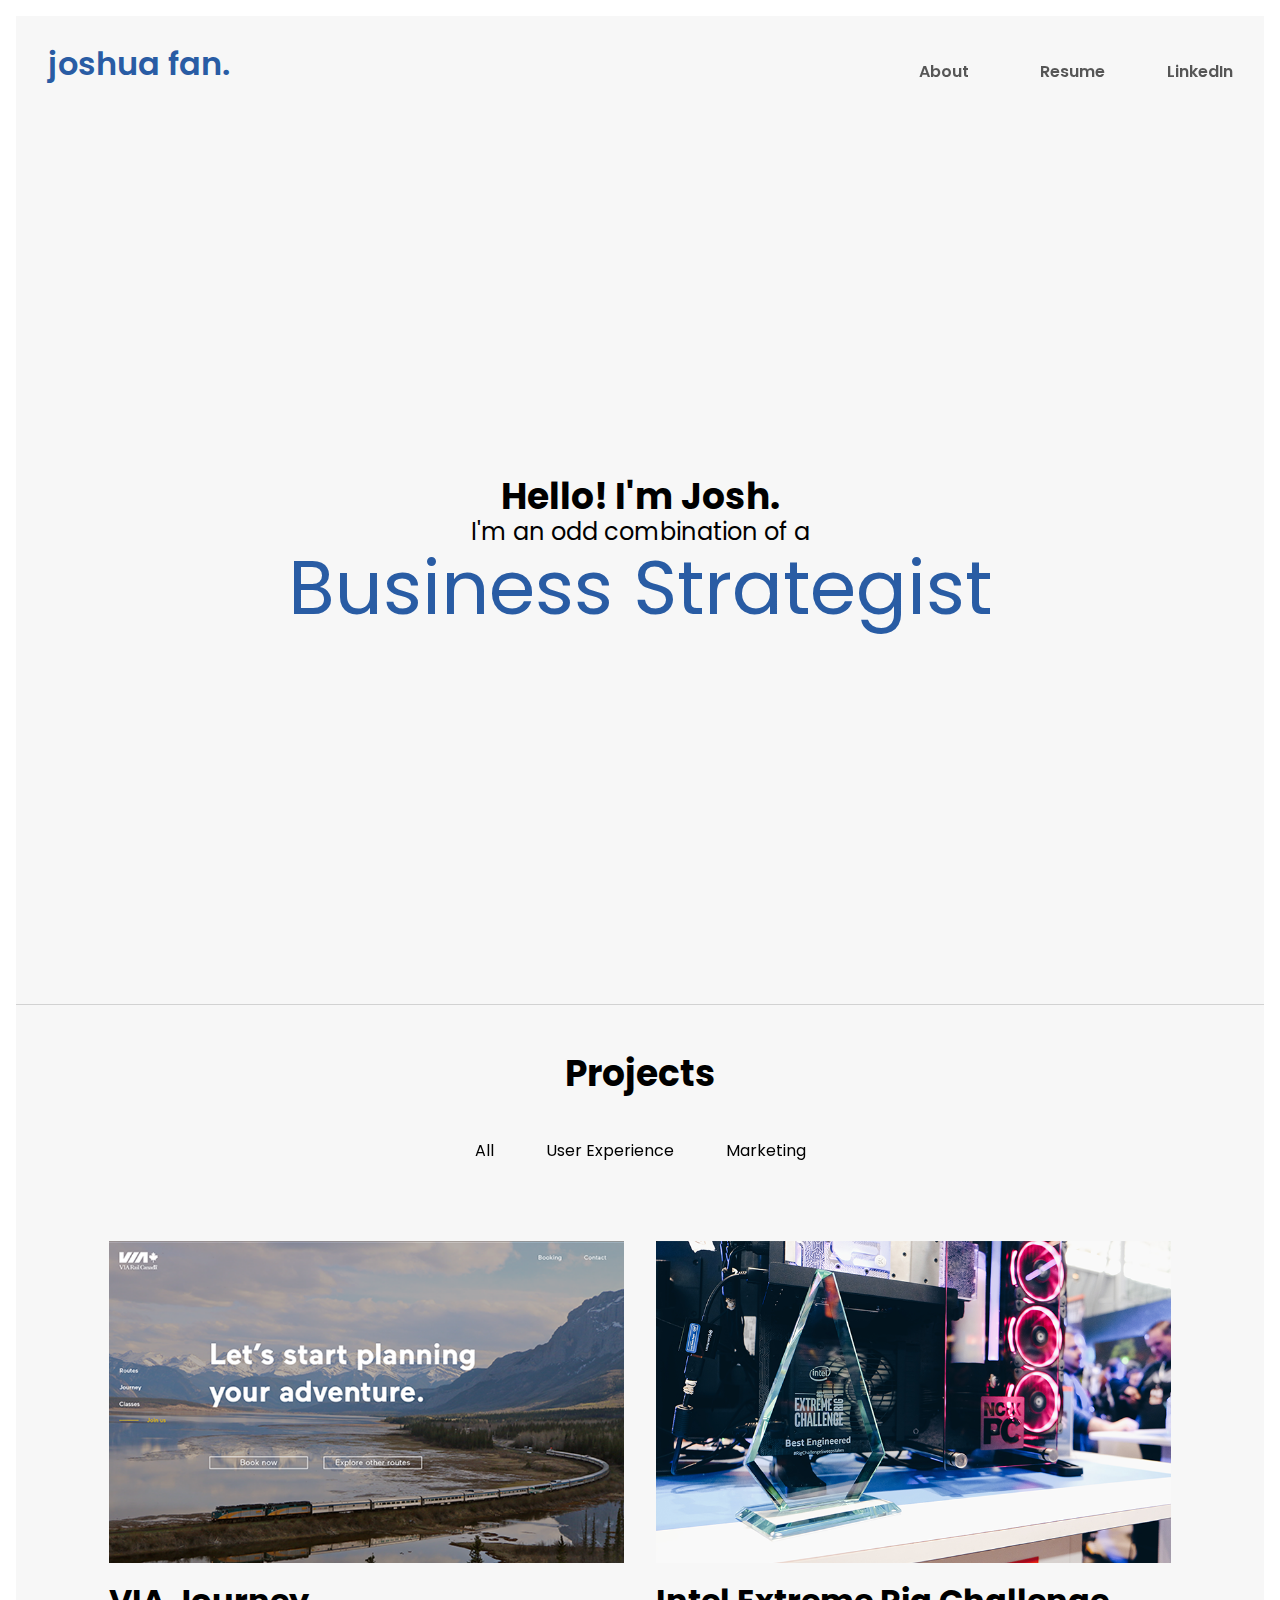
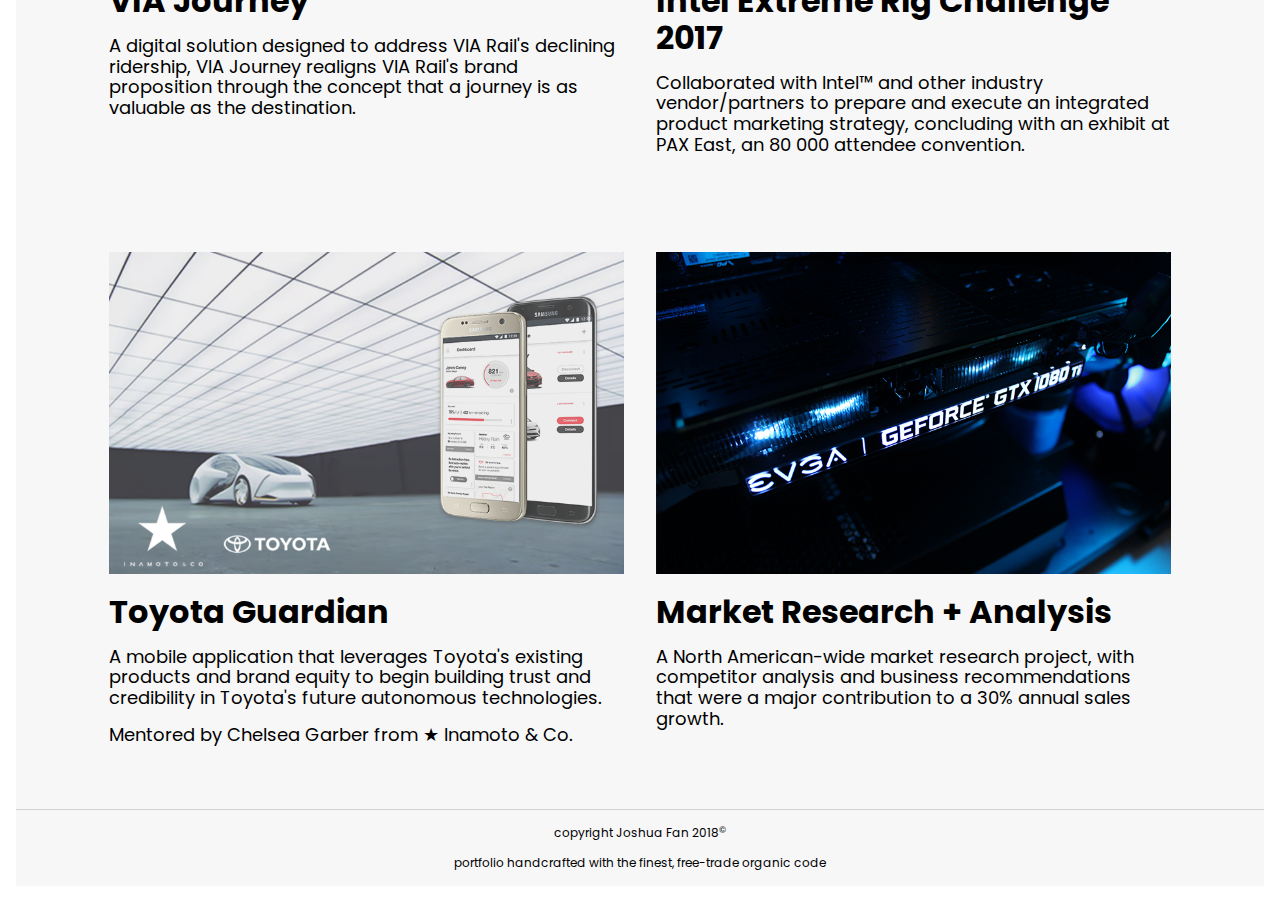
==== pub_html/index.html @ 3c8d08a9 "interaction overhaul" ====
<!DOCTYPE html>
<html lang="en">
  <head>
    <meta charset="utf-8">
    <meta http-equiv="x-ua-compatible" content="ie=edge">
    <meta name="viewport" content="width=device-width, initial-scale=1.0">
    <link href="https://fonts.googleapis.com/css?family=Poppins" rel="stylesheet">
    <link rel="stylesheet" type="text/css" href="css/normalize.css">
    <link rel="stylesheet" type="text/css" href="css/main.css">
    <title>JF - UX/Business Strategist</title>
  </head>
  <body>
    <header>
      <nav class="navbar"><a href="index.html" id="logo">joshua fan.</a><a class="toggle-button"><img class="menu" src="images/icons/menu.png"></a>
        <ul class="navbar-links">
          <li><a class="hvr-underline-from-left " href="#">About</a></li>
          <li> <a class="hvr-underline-from-left " href="#">Resume</a></li>
          <li><a class="hvr-underline-from-left " href="#">LinkedIn</a></li>
        </ul>
      </nav>
    </header>
    <section class="banner">
      <div class="banner-text">
        <h3>Hello! I'm Josh.</h3>
        <p>I'm an odd combination of a</p>
        <div class="glitch" id="glitch-business" data-text="UX&nbsp;Designer">UX&nbsp;Designer</div>
        <div class="glitch" id="glitch-ux" data-text="Business&nbsp;Strategist">Business&nbsp;Strategist</div>
      </div>
    </section>
    <section class="projects-filter">
      <h3>Projects</h3>
      <div class="button-container">
        <button class="filter-button hvr-underline-from-left" type="button" data-filter="all">All</button>
        <button class="filter-button hvr-underline-from-left" type="button" data-filter=".cat-ux">User Experience</button>
        <button class="filter-button hvr-underline-from-left" type="button" data-filter=".cat-mark">Marketing</button>
      </div>
    </section>
    <section class="projects">
      <div class="mix cat-ux projects-container"><a class="hvr-bob" href="via.html"><img src="images/gallery/via.png" alt=""></a>
        <h3>VIA Journey</h3>
        <p>A digital solution designed to address VIA Rail's declining ridership, VIA Journey realigns VIA Rail's brand proposition through the concept that a journey is as valuable as the destination. </p>
      </div>
      <div class="mix cat-mark projects-container"><a class="hvr-bob" href="#"><img src="images/gallery/intel-extreme-rig.png" alt=""></a>
        <h3>Intel Extreme Rig Challenge 2017</h3>
        <p>Collaborated with Intel™ and other industry vendor/partners to prepare and execute an integrated product marketing strategy, concluding with an exhibit at PAX East, an 80 000 attendee convention. </p>
      </div>
      <div class="mix cat-ux projects-container"><a class="hvr-bob" href="#"><img src="images/gallery/toyota-guardian.png" alt=""></a>
        <h3>Toyota Guardian</h3>
        <p>A mobile application that leverages Toyota's existing products and brand equity to begin building trust and credibility in Toyota's future autonomous technologies.</p>
        <p>Mentored by Chelsea Garber from ★ Inamoto &amp; Co.</p>
      </div>
      <div class="mix cat-mark projects-container"><a class="hvr-bob" href="#"><img src="images/gallery/market-research.png" alt=""></a>
        <h3>Market Research + Analysis</h3>
        <p>A North American-wide market research project, with competitor analysis and business recommendations that were a major contribution to a 30% annual sales growth.</p>
      </div>
    </section>
    <section class="footer">
      <p>copyright Joshua Fan 2018<sup>©</sup></p>
      <p>portfolio handcrafted with the finest, free-trade organic code</p>
    </section>
    <script src="js/jquery-3.3.1.js"></script>
    <script src="js/mixitup.min.js"></script>
    <script src="js/main.js"></script>
    <script src="js/mixit_trigger.js"></script>
  </body>
</html>
---- pub_html/css/main.css ----
* {
  margin: 0;
  padding: 0;
  outline: none; }

body {
  font-family: Poppins, Roboto, sans-serif;
  background-color: #f7f7f7;
  border: 1rem solid white; }

h1 {
  font-size: 75px; }

h2 {
  font-size: 48px; }

h3 {
  font-size: 36px; }

h4 {
  font-size: 30px; }

p {
  font-size: 24px; }

.navbar,
.navbar-links {
  background: transparent;
  margin-top: 0.5rem;
  width: 100%;
  height: 5rem;
  display: -webkit-box;
  display: -ms-flexbox;
  display: flex;
  -ms-flex-pack: distribute;
  justify-content: space-around;
  z-index: 10; }

.navbar-links {
  height: inherit;
  list-style: none;
  -webkit-box-pack: end;
  -ms-flex-pack: end;
  justify-content: flex-end; }

#logo {
  -ms-flex-preferred-size: 90rem;
  flex-basis: 90rem;
  -ms-flex-negative: 1;
  flex-shrink: 1;
  text-decoration: none;
  color: #295ca4;
  font-weight: 600;
  font-size: 2rem;
  -ms-flex-item-align: center;
  align-self: center;
  padding-left: 2rem; }

.menu {
  max-width: 2rem;
  max-height: 2rem; }

.navbar-links li {
  -ms-flex-preferred-size: 8rem;
  flex-basis: 8rem;
  -ms-flex-item-align: center;
  align-self: center;
  text-align: center;
  -ms-flex-negative: 0;
  flex-shrink: 0; }

.navbar-links a {
  text-decoration: none;
  color: rgba(0, 0, 0, 0.65);
  font-weight: 600;
  padding: 0.5rem; }

.navbar-links li:hover {
  text-decoration: underline; }

/* Underline From Left */
.hvr-underline-from-left {
  display: inline-block;
  vertical-align: middle;
  -webkit-transform: perspective(1px) translateZ(0);
  transform: perspective(1px) translateZ(0);
  -webkit-box-shadow: 0 0 1px transparent;
  box-shadow: 0 0 1px transparent;
  position: relative;
  overflow: hidden; }

.hvr-underline-from-left:before {
  content: "";
  position: absolute;
  z-index: -1;
  left: 0;
  right: 100%;
  bottom: 0;
  background: #295ca4;
  height: 4px;
  -webkit-transition-property: right;
  -o-transition-property: right;
  transition-property: right;
  -webkit-transition-duration: 0.3s;
  -o-transition-duration: 0.3s;
  transition-duration: 0.3s;
  -webkit-transition-timing-function: ease-out;
  -o-transition-timing-function: ease-out;
  transition-timing-function: ease-out; }

.hvr-underline-from-left:hover:before, .hvr-underline-from-left:focus:before, .hvr-underline-from-left:active:before {
  right: 0; }

.banner {
  display: -webkit-box;
  display: -ms-flexbox;
  display: flex;
  -webkit-box-orient: vertical;
  -webkit-box-direction: normal;
  -ms-flex-direction: column;
  flex-direction: column;
  -webkit-box-pack: center;
  -ms-flex-pack: center;
  justify-content: center;
  height: 100vh;
  border-bottom: 1px solid rgba(0, 0, 0, 0.15); }

#via_hero {
  background-image: url(../images/via_journey/via-poster.jpg);
  z-index: -99;
  border-bottom: none; }

.banner-text {
  display: -webkit-box;
  display: -ms-flexbox;
  display: flex;
  -webkit-box-orient: vertical;
  -webkit-box-direction: normal;
  -ms-flex-direction: column;
  flex-direction: column;
  -webkit-box-pack: center;
  -ms-flex-pack: center;
  justify-content: center;
  text-align: center;
  -webkit-box-align: center;
  -ms-flex-align: center;
  align-items: center; }

.toggle-button {
  display: none; }

.glitch {
  color: #295ca4;
  font-size: 75px;
  position: relative; }

#glitch-business {
  display: none; }

@-webkit-keyframes noise-anim {
  0% {
    clip: rect(43px, 9999px, 85px, 0); }
  8.33333% {
    clip: rect(68px, 9999px, 43px, 0); }
  16.66667% {
    clip: rect(18px, 9999px, 17px, 0); }
  25% {
    clip: rect(13px, 9999px, 20px, 0); }
  33.33333% {
    clip: rect(96px, 9999px, 95px, 0); }
  41.66667% {
    clip: rect(1px, 9999px, 87px, 0); }
  50% {
    clip: rect(99px, 9999px, 21px, 0); }
  58.33333% {
    clip: rect(9px, 9999px, 29px, 0); }
  66.66667% {
    clip: rect(20px, 9999px, 5px, 0); }
  75% {
    clip: rect(16px, 9999px, 97px, 0); }
  83.33333% {
    clip: rect(17px, 9999px, 53px, 0); }
  91.66667% {
    clip: rect(22px, 9999px, 76px, 0); }
  100% {
    clip: rect(28px, 9999px, 90px, 0); } }

@keyframes noise-anim {
  0% {
    clip: rect(43px, 9999px, 85px, 0); }
  8.33333% {
    clip: rect(68px, 9999px, 43px, 0); }
  16.66667% {
    clip: rect(18px, 9999px, 17px, 0); }
  25% {
    clip: rect(13px, 9999px, 20px, 0); }
  33.33333% {
    clip: rect(96px, 9999px, 95px, 0); }
  41.66667% {
    clip: rect(1px, 9999px, 87px, 0); }
  50% {
    clip: rect(99px, 9999px, 21px, 0); }
  58.33333% {
    clip: rect(9px, 9999px, 29px, 0); }
  66.66667% {
    clip: rect(20px, 9999px, 5px, 0); }
  75% {
    clip: rect(16px, 9999px, 97px, 0); }
  83.33333% {
    clip: rect(17px, 9999px, 53px, 0); }
  91.66667% {
    clip: rect(22px, 9999px, 76px, 0); }
  100% {
    clip: rect(28px, 9999px, 90px, 0); } }

.glitch:after {
  content: attr(data-text);
  position: absolute;
  left: 2px;
  text-shadow: -1px 0 red;
  top: 0;
  color: #295ca4;
  background: white;
  overflow: hidden;
  clip: rect(0, 900px, 0, 0);
  animation: noise-anim 2s infinite linear alternate-reverse; }

@-webkit-keyframes noise-anim-2 {
  0% {
    clip: rect(64px, 9999px, 2px, 0); }
  8.33333% {
    clip: rect(88px, 9999px, 21px, 0); }
  16.66667% {
    clip: rect(43px, 9999px, 89px, 0); }
  25% {
    clip: rect(1px, 9999px, 46px, 0); }
  33.33333% {
    clip: rect(22px, 9999px, 91px, 0); }
  41.66667% {
    clip: rect(66px, 9999px, 2px, 0); }
  50% {
    clip: rect(50px, 9999px, 50px, 0); }
  58.33333% {
    clip: rect(20px, 9999px, 84px, 0); }
  66.66667% {
    clip: rect(42px, 9999px, 11px, 0); }
  75% {
    clip: rect(49px, 9999px, 8px, 0); }
  83.33333% {
    clip: rect(92px, 9999px, 30px, 0); }
  91.66667% {
    clip: rect(30px, 9999px, 19px, 0); }
  100% {
    clip: rect(17px, 9999px, 20px, 0); } }

@keyframes noise-anim-2 {
  0% {
    clip: rect(64px, 9999px, 2px, 0); }
  8.33333% {
    clip: rect(88px, 9999px, 21px, 0); }
  16.66667% {
    clip: rect(43px, 9999px, 89px, 0); }
  25% {
    clip: rect(1px, 9999px, 46px, 0); }
  33.33333% {
    clip: rect(22px, 9999px, 91px, 0); }
  41.66667% {
    clip: rect(66px, 9999px, 2px, 0); }
  50% {
    clip: rect(50px, 9999px, 50px, 0); }
  58.33333% {
    clip: rect(20px, 9999px, 84px, 0); }
  66.66667% {
    clip: rect(42px, 9999px, 11px, 0); }
  75% {
    clip: rect(49px, 9999px, 8px, 0); }
  83.33333% {
    clip: rect(92px, 9999px, 30px, 0); }
  91.66667% {
    clip: rect(30px, 9999px, 19px, 0); }
  100% {
    clip: rect(17px, 9999px, 20px, 0); } }

.glitch:before {
  content: attr(data-text);
  position: absolute;
  left: -2px;
  text-shadow: 1px 0 blue;
  top: 0;
  color: #295ca4;
  background: white;
  overflow: hidden;
  clip: rect(0, 900px, 0, 0);
  animation: noise-anim-2 3s infinite linear alternate-reverse; }

.filter-button {
  background-color: transparent;
  border: none;
  padding: 1rem; }

.projects-filter {
  margin-top: 3rem;
  text-align: center;
  display: -webkit-box;
  display: -ms-flexbox;
  display: flex;
  -webkit-box-orient: vertical;
  -webkit-box-direction: normal;
  -ms-flex-direction: column;
  flex-direction: column;
  -ms-flex-pack: distribute;
  justify-content: space-around; }

.button-container {
  margin-top: 2rem; }

.button-container button:nth-child(even) {
  margin-left: 1rem;
  margin-right: 1rem; }

/* Bob */
@-webkit-keyframes hvr-bob {
  0% {
    -webkit-transform: translateY(-8px);
    transform: translateY(-8px); }
  50% {
    -webkit-transform: translateY(-4px);
    transform: translateY(-4px); }
  100% {
    -webkit-transform: translateY(-8px);
    transform: translateY(-8px); } }

@keyframes hvr-bob {
  0% {
    -webkit-transform: translateY(-8px);
    transform: translateY(-8px); }
  50% {
    -webkit-transform: translateY(-4px);
    transform: translateY(-4px); }
  100% {
    -webkit-transform: translateY(-8px);
    transform: translateY(-8px); } }

@-webkit-keyframes hvr-bob-float {
  100% {
    -webkit-transform: translateY(-8px);
    transform: translateY(-8px); } }

@keyframes hvr-bob-float {
  100% {
    -webkit-transform: translateY(-8px);
    transform: translateY(-8px); } }

.hvr-bob {
  display: inline-block;
  vertical-align: middle;
  -webkit-transform: perspective(1px) translateZ(0);
  transform: perspective(1px) translateZ(0);
  -webkit-box-shadow: 0 0 1px transparent;
  box-shadow: 0 0 1px transparent; }

.hvr-bob:hover, .hvr-bob:focus, .hvr-bob:active {
  -webkit-box-shadow: 10px 14px 15px -4px rgba(0, 0, 0, 0.53);
  box-shadow: 10px 14px 15px -4px rgba(0, 0, 0, 0.53);
  -webkit-animation-name: hvr-bob-float, hvr-bob;
  animation-name: hvr-bob-float, hvr-bob;
  -webkit-animation-duration: .3s, 1.5s;
  animation-duration: .3s, 1.5s;
  -webkit-animation-delay: 0s, .3s;
  animation-delay: 0s, .3s;
  -webkit-animation-timing-function: ease-out, ease-in-out;
  animation-timing-function: ease-out, ease-in-out;
  -webkit-animation-iteration-count: 1, infinite;
  animation-iteration-count: 1, infinite;
  -webkit-animation-fill-mode: forwards;
  animation-fill-mode: forwards;
  -webkit-animation-direction: normal, alternate;
  animation-direction: normal, alternate; }

.projects {
  display: -webkit-box;
  display: -ms-flexbox;
  display: flex;
  -webkit-box-orient: horizontal;
  -webkit-box-direction: normal;
  -ms-flex-direction: row;
  flex-direction: row;
  -ms-flex-wrap: wrap;
  flex-wrap: wrap;
  -ms-flex-pack: distribute;
  justify-content: space-around;
  margin-top: 1rem;
  margin-bottom: 1rem;
  margin-left: 1rem;
  margin-right: 1rem;
  padding-left: 10%;
  padding-right: 10%; }

.projects-container:nth-child(odd) {
  margin-left: 8%;
  -webkit-transition: margin-left 0.5s ease;
  -o-transition: margin-left 0.5s ease;
  transition: margin-left 0.5s ease; }

.projects-container:nth-child(even) {
  margin-right: 8%;
  -webkit-transition: margin-right 0.5s ease;
  -o-transition: margin-right 0.5s ease;
  transition: margin-right 0.5s ease; }

.projects-container {
  display: -webkit-box;
  display: -ms-flexbox;
  display: flex;
  -webkit-box-orient: vertical;
  -webkit-box-direction: normal;
  -ms-flex-direction: column;
  flex-direction: column;
  margin: 3rem 0;
  -webkit-box-flex: 1;
  -ms-flex: 1 1 40%;
  flex: 1 1 40%;
  padding-left: 1rem;
  padding-right: 1rem;
  height: auto; }

.projects-container a {
  width: 100%;
  margin-bottom: 1rem; }

.projects-content {
  -webkit-box-pack: center;
  -ms-flex-pack: center;
  justify-content: center;
  max-width: 60%;
  margin: 2rem; }

.projects img {
  width: 100%;
  height: auto; }

.projects h3 {
  font-size: 32px; }

.projects p {
  margin-top: 1rem;
  font-size: 18px; }

.content {
  display: -webkit-box;
  display: -ms-flexbox;
  display: flex;
  -webkit-box-orient: vertical;
  -webkit-box-direction: normal;
  -ms-flex-direction: column;
  flex-direction: column;
  -ms-flex-wrap: wrap;
  flex-wrap: wrap;
  width: 100%; }

.content-container {
  display: -webkit-box;
  display: -ms-flexbox;
  display: flex;
  -webkit-box-orient: horizontal;
  -webkit-box-direction: normal;
  -ms-flex-direction: row;
  flex-direction: row;
  -ms-flex-wrap: wrap;
  flex-wrap: wrap;
  -ms-flex-pack: distribute;
  justify-content: space-around;
  margin: 5rem; }

.content-object h2 {
  font-size: 32px; }

.content-object p {
  font-size: 16px;
  margin-top: 1rem; }

.content-object ul {
  padding-left: 2rem; }

.content-object li {
  margin-top: 1rem; }

#via-intro-text {
  -ms-flex-preferred-size: 60%;
  flex-basis: 60%; }

#via-intro-side {
  -ms-flex-preferred-size: 30%;
  flex-basis: 30%; }

.footer {
  border-top: 1px solid rgba(0, 0, 0, 0.15);
  display: -webkit-box;
  display: -ms-flexbox;
  display: flex;
  -webkit-box-orient: vertical;
  -webkit-box-direction: normal;
  -ms-flex-direction: column;
  flex-direction: column;
  text-align: center;
  padding-bottom: 1rem; }

.footer p {
  font-size: 12px;
  margin-top: 1rem; }

.secondary-nav {
  display: -webkit-box;
  display: -ms-flexbox;
  display: flex;
  -webkit-box-orient: horizontal;
  -webkit-box-direction: normal;
  -ms-flex-direction: row;
  flex-direction: row;
  -ms-flex-pack: distribute;
  justify-content: space-around;
  -webkit-box-align: center;
  -ms-flex-align: center;
  align-items: center;
  width: 100%;
  height: 5rem;
  background-color: #295ca4; }

.secondary-nav ul {
  display: -webkit-box;
  display: -ms-flexbox;
  display: flex;
  -webkit-box-orient: horizontal;
  -webkit-box-direction: normal;
  -ms-flex-direction: row;
  flex-direction: row;
  -ms-flex-wrap: wrap;
  flex-wrap: wrap; }

.secondary-nav li {
  list-style: none;
  margin-right: 1rem;
  margin-left: 1rem; }

.secondary-nav li a {
  color: white;
  text-decoration: none; }

.sticky {
  position: fixed;
  top: 0; }

.demo {
  margin-top: 3rem;
  text-align: center;
  height: 500px;
  width: 100%; }

.sticky + .demo {
  margin-top: 10rem; }

@media (max-width: 2100px) {
  .projects {
    padding-left: 6%;
    padding-right: 6%; } }

@media (max-width: 1875px) {
  .projects {
    padding-left: 0;
    padding-right: 0; } }

@media (max-width: 1800px) {
  .projects-container:nth-child(odd) {
    margin-left: 5%; }
  .projects-container:nth-child(even) {
    margin-right: 5%; } }

@media (max-width: 1200px) {
  .content-container {
    -webkit-box-orient: vertical;
    -webkit-box-direction: normal;
    -ms-flex-direction: column;
    flex-direction: column; }
  .content-object {
    margin-right: 3rem; }
  #via-intro-side {
    margin-top: 2rem; } }

@media (max-width: 1000px) {
  .banner {
    height: 60vh; }
  .banner-text h3 {
    font-size: 24px; }
  .banner-text p {
    font-size: 18px; }
  .glitch {
    font-size: 8vw; }
  #logo {
    text-align: center; }
  .toggle-button {
    display: -webkit-box;
    display: -ms-flexbox;
    display: flex;
    -ms-flex-item-align: center;
    align-self: center;
    margin-right: 1rem; }
  .navbar-links {
    display: none; }
  .navbar-links.open {
    display: block;
    position: absolute;
    top: 5rem;
    width: 100%;
    height: -webkit-fit-content;
    height: -moz-fit-content;
    height: fit-content; }
  .navbar-links li {
    padding: 0.5rem; }
  .projects-container {
    -ms-flex-preferred-size: 100%;
    flex-basis: 100%; }
  .projects-container:nth-child(odd) {
    margin-left: 0; }
  .projects-container:nth-child(even) {
    margin-right: 0; } }

@media (max-width: 600px) {
  .banner {
    height: 40vh; } }

@media (max-width: 350px) {
  .navbar,
  .navbar ul {
    -webkit-box-orient: vertical;
    -webkit-box-direction: normal;
    -ms-flex-direction: column;
    flex-direction: column; } }
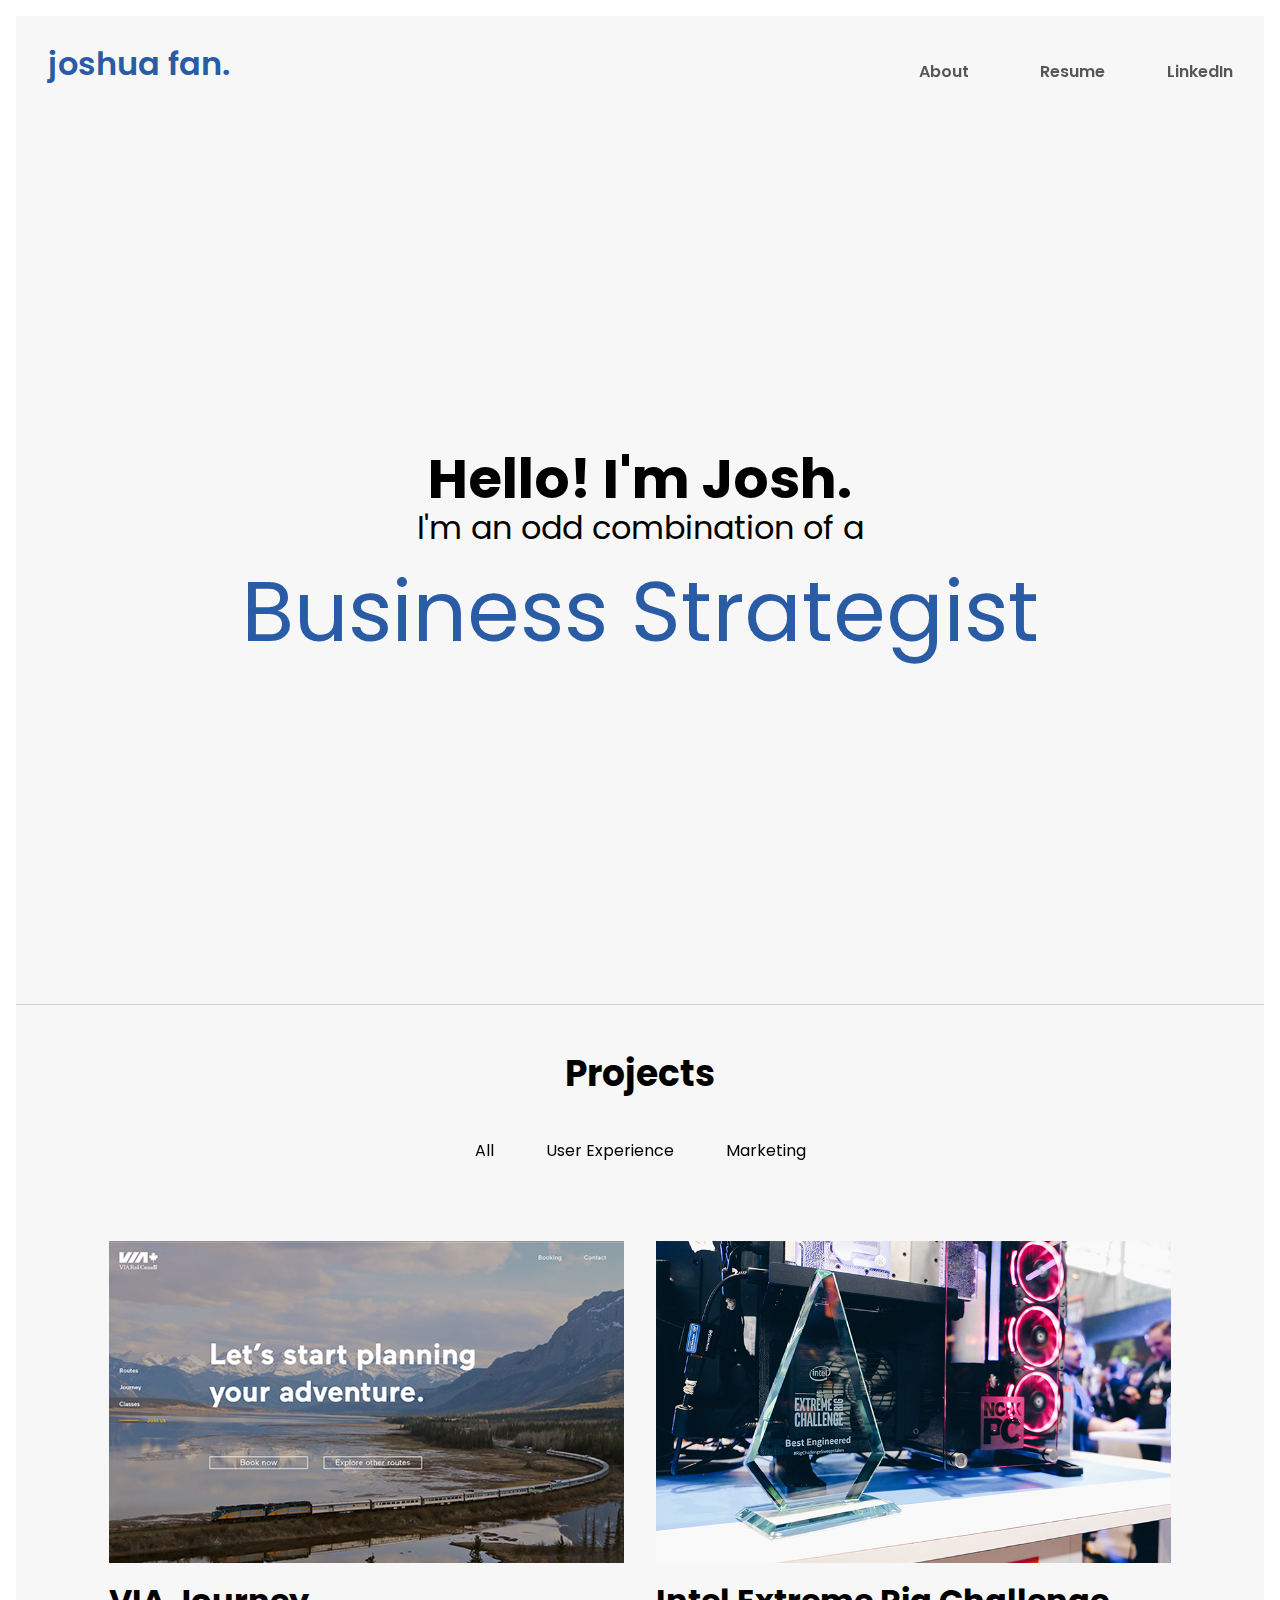
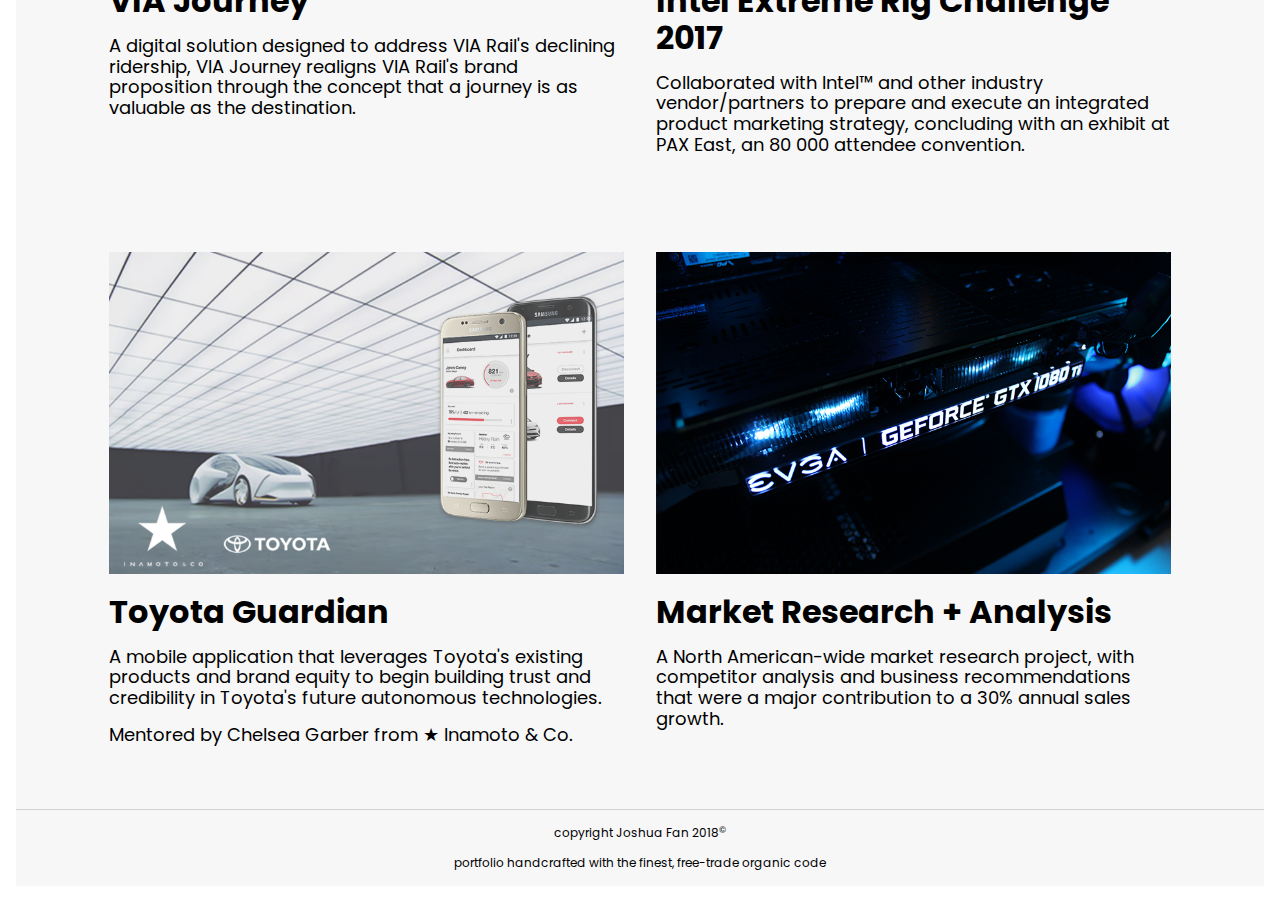
==== commit 14e50f5f: "adjusted glitch size" ====
--- a/pub_html/index.html
+++ b/pub_html/index.html
@@ -21,7 +21,7 @@
     </header>
     <section class="banner">
       <div class="banner-text">
-        <h3>Hello! I'm Josh.</h3>
+        <h1>Hello! I'm Josh.</h1>
         <p>I'm an odd combination of a</p>
         <div class="glitch" id="glitch-business" data-text="UX&nbsp;Designer">UX&nbsp;Designer</div>
         <div class="glitch" id="glitch-ux" data-text="Business&nbsp;Strategist">Business&nbsp;Strategist</div>
--- a/pub_html/css/main.css
+++ b/pub_html/css/main.css
@@ -146,12 +146,20 @@
   -ms-flex-align: center;
   align-items: center; }
 
+.banner-text h1 {
+  font-size: 55px;
+  margin: 0 0; }
+
+.banner-text p {
+  font-size: 32px;
+  margin-bottom: 1rem; }
+
 .toggle-button {
   display: none; }
 
 .glitch {
   color: #295ca4;
-  font-size: 75px;
+  font-size: 85px;
   position: relative; }
 
 #glitch-business {
@@ -159,59 +167,59 @@
 
 @-webkit-keyframes noise-anim {
   0% {
-    clip: rect(43px, 9999px, 85px, 0); }
+    clip: rect(89px, 9999px, 80px, 0); }
   8.33333% {
-    clip: rect(68px, 9999px, 43px, 0); }
+    clip: rect(81px, 9999px, 53px, 0); }
   16.66667% {
-    clip: rect(18px, 9999px, 17px, 0); }
+    clip: rect(40px, 9999px, 45px, 0); }
   25% {
-    clip: rect(13px, 9999px, 20px, 0); }
+    clip: rect(46px, 9999px, 31px, 0); }
   33.33333% {
-    clip: rect(96px, 9999px, 95px, 0); }
+    clip: rect(75px, 9999px, 49px, 0); }
   41.66667% {
-    clip: rect(1px, 9999px, 87px, 0); }
+    clip: rect(29px, 9999px, 88px, 0); }
   50% {
-    clip: rect(99px, 9999px, 21px, 0); }
+    clip: rect(37px, 9999px, 17px, 0); }
   58.33333% {
-    clip: rect(9px, 9999px, 29px, 0); }
+    clip: rect(66px, 9999px, 22px, 0); }
   66.66667% {
-    clip: rect(20px, 9999px, 5px, 0); }
+    clip: rect(48px, 9999px, 92px, 0); }
   75% {
-    clip: rect(16px, 9999px, 97px, 0); }
+    clip: rect(3px, 9999px, 47px, 0); }
   83.33333% {
-    clip: rect(17px, 9999px, 53px, 0); }
+    clip: rect(47px, 9999px, 20px, 0); }
   91.66667% {
-    clip: rect(22px, 9999px, 76px, 0); }
-  100% {
-    clip: rect(28px, 9999px, 90px, 0); } }
+    clip: rect(89px, 9999px, 91px, 0); }
+  100% {
+    clip: rect(9px, 9999px, 85px, 0); } }
 
 @keyframes noise-anim {
   0% {
-    clip: rect(43px, 9999px, 85px, 0); }
+    clip: rect(89px, 9999px, 80px, 0); }
   8.33333% {
-    clip: rect(68px, 9999px, 43px, 0); }
+    clip: rect(81px, 9999px, 53px, 0); }
   16.66667% {
-    clip: rect(18px, 9999px, 17px, 0); }
+    clip: rect(40px, 9999px, 45px, 0); }
   25% {
-    clip: rect(13px, 9999px, 20px, 0); }
+    clip: rect(46px, 9999px, 31px, 0); }
   33.33333% {
-    clip: rect(96px, 9999px, 95px, 0); }
+    clip: rect(75px, 9999px, 49px, 0); }
   41.66667% {
-    clip: rect(1px, 9999px, 87px, 0); }
+    clip: rect(29px, 9999px, 88px, 0); }
   50% {
-    clip: rect(99px, 9999px, 21px, 0); }
+    clip: rect(37px, 9999px, 17px, 0); }
   58.33333% {
-    clip: rect(9px, 9999px, 29px, 0); }
+    clip: rect(66px, 9999px, 22px, 0); }
   66.66667% {
-    clip: rect(20px, 9999px, 5px, 0); }
+    clip: rect(48px, 9999px, 92px, 0); }
   75% {
-    clip: rect(16px, 9999px, 97px, 0); }
+    clip: rect(3px, 9999px, 47px, 0); }
   83.33333% {
-    clip: rect(17px, 9999px, 53px, 0); }
+    clip: rect(47px, 9999px, 20px, 0); }
   91.66667% {
-    clip: rect(22px, 9999px, 76px, 0); }
-  100% {
-    clip: rect(28px, 9999px, 90px, 0); } }
+    clip: rect(89px, 9999px, 91px, 0); }
+  100% {
+    clip: rect(9px, 9999px, 85px, 0); } }
 
 .glitch:after {
   content: attr(data-text);
@@ -220,66 +228,66 @@
   text-shadow: -1px 0 red;
   top: 0;
   color: #295ca4;
-  background: white;
+  background: #f7f7f7;
   overflow: hidden;
   clip: rect(0, 900px, 0, 0);
   animation: noise-anim 2s infinite linear alternate-reverse; }
 
 @-webkit-keyframes noise-anim-2 {
   0% {
-    clip: rect(64px, 9999px, 2px, 0); }
+    clip: rect(38px, 9999px, 96px, 0); }
   8.33333% {
-    clip: rect(88px, 9999px, 21px, 0); }
+    clip: rect(43px, 9999px, 60px, 0); }
   16.66667% {
-    clip: rect(43px, 9999px, 89px, 0); }
+    clip: rect(73px, 9999px, 80px, 0); }
   25% {
-    clip: rect(1px, 9999px, 46px, 0); }
+    clip: rect(3px, 9999px, 40px, 0); }
   33.33333% {
-    clip: rect(22px, 9999px, 91px, 0); }
+    clip: rect(79px, 9999px, 78px, 0); }
   41.66667% {
-    clip: rect(66px, 9999px, 2px, 0); }
+    clip: rect(60px, 9999px, 61px, 0); }
   50% {
-    clip: rect(50px, 9999px, 50px, 0); }
+    clip: rect(69px, 9999px, 31px, 0); }
   58.33333% {
-    clip: rect(20px, 9999px, 84px, 0); }
+    clip: rect(79px, 9999px, 1px, 0); }
   66.66667% {
-    clip: rect(42px, 9999px, 11px, 0); }
+    clip: rect(8px, 9999px, 46px, 0); }
   75% {
-    clip: rect(49px, 9999px, 8px, 0); }
+    clip: rect(1px, 9999px, 53px, 0); }
   83.33333% {
-    clip: rect(92px, 9999px, 30px, 0); }
+    clip: rect(82px, 9999px, 88px, 0); }
   91.66667% {
-    clip: rect(30px, 9999px, 19px, 0); }
-  100% {
-    clip: rect(17px, 9999px, 20px, 0); } }
+    clip: rect(21px, 9999px, 87px, 0); }
+  100% {
+    clip: rect(100px, 9999px, 77px, 0); } }
 
 @keyframes noise-anim-2 {
   0% {
-    clip: rect(64px, 9999px, 2px, 0); }
+    clip: rect(38px, 9999px, 96px, 0); }
   8.33333% {
-    clip: rect(88px, 9999px, 21px, 0); }
+    clip: rect(43px, 9999px, 60px, 0); }
   16.66667% {
-    clip: rect(43px, 9999px, 89px, 0); }
+    clip: rect(73px, 9999px, 80px, 0); }
   25% {
-    clip: rect(1px, 9999px, 46px, 0); }
+    clip: rect(3px, 9999px, 40px, 0); }
   33.33333% {
-    clip: rect(22px, 9999px, 91px, 0); }
+    clip: rect(79px, 9999px, 78px, 0); }
   41.66667% {
-    clip: rect(66px, 9999px, 2px, 0); }
+    clip: rect(60px, 9999px, 61px, 0); }
   50% {
-    clip: rect(50px, 9999px, 50px, 0); }
+    clip: rect(69px, 9999px, 31px, 0); }
   58.33333% {
-    clip: rect(20px, 9999px, 84px, 0); }
+    clip: rect(79px, 9999px, 1px, 0); }
   66.66667% {
-    clip: rect(42px, 9999px, 11px, 0); }
+    clip: rect(8px, 9999px, 46px, 0); }
   75% {
-    clip: rect(49px, 9999px, 8px, 0); }
+    clip: rect(1px, 9999px, 53px, 0); }
   83.33333% {
-    clip: rect(92px, 9999px, 30px, 0); }
+    clip: rect(82px, 9999px, 88px, 0); }
   91.66667% {
-    clip: rect(30px, 9999px, 19px, 0); }
-  100% {
-    clip: rect(17px, 9999px, 20px, 0); } }
+    clip: rect(21px, 9999px, 87px, 0); }
+  100% {
+    clip: rect(100px, 9999px, 77px, 0); } }
 
 .glitch:before {
   content: attr(data-text);
@@ -288,7 +296,7 @@
   text-shadow: 1px 0 blue;
   top: 0;
   color: #295ca4;
-  background: white;
+  background: #f7f7f7;
   overflow: hidden;
   clip: rect(0, 900px, 0, 0);
   animation: noise-anim-2 3s infinite linear alternate-reverse; }
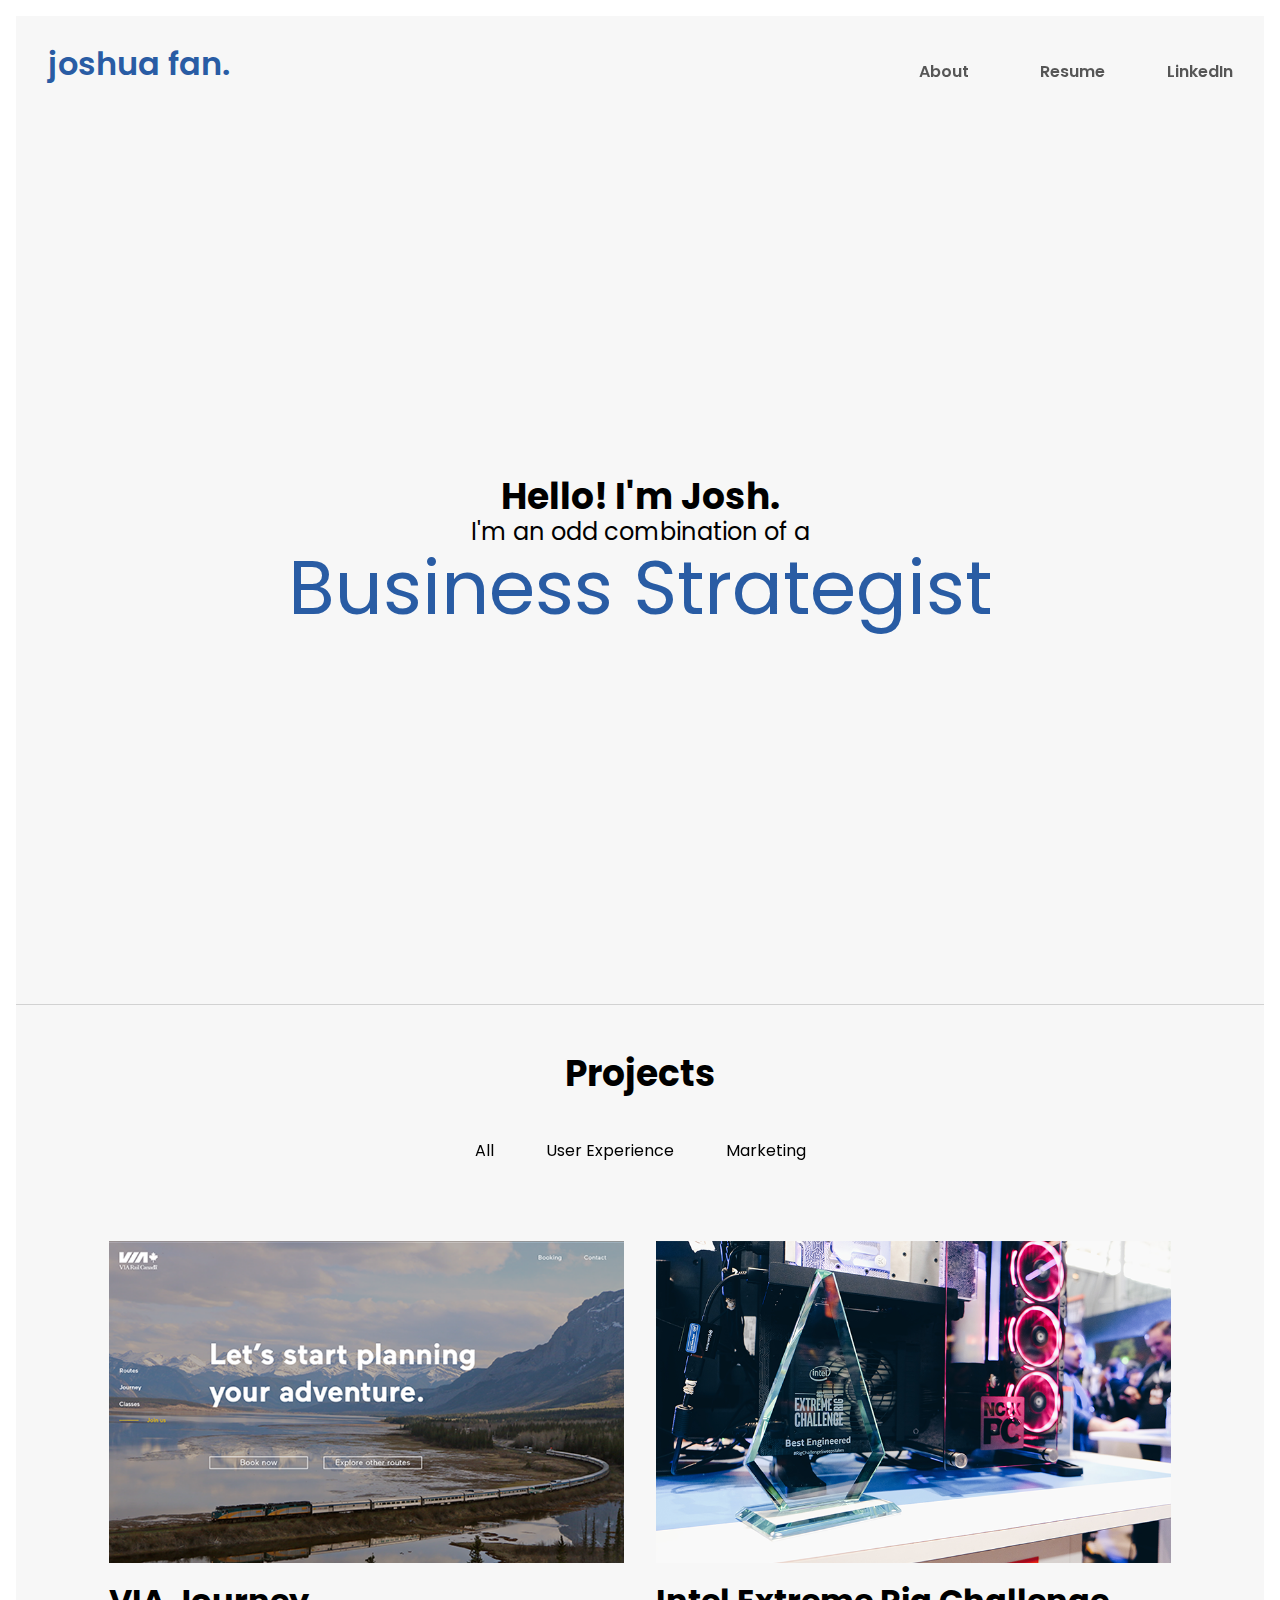
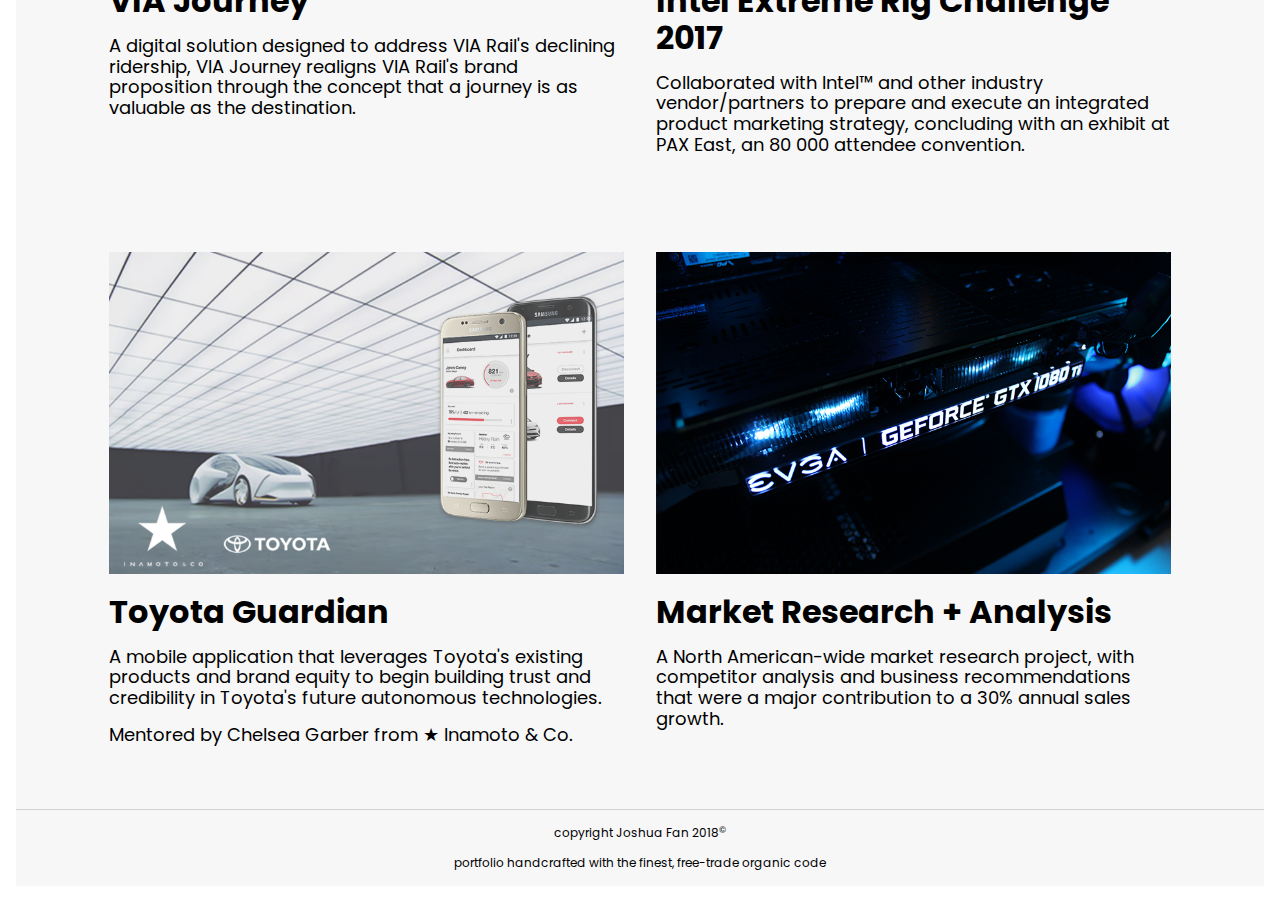
==== commit b63eecf5: "disconnect/reconnect git repo" ====
--- a/pub_html/index.html
+++ b/pub_html/index.html
@@ -14,14 +14,14 @@
       <nav class="navbar"><a href="index.html" id="logo">joshua fan.</a><a class="toggle-button"><img class="menu" src="images/icons/menu.png"></a>
         <ul class="navbar-links">
           <li><a class="hvr-underline-from-left " href="#">About</a></li>
-          <li> <a class="hvr-underline-from-left " href="#">Resume</a></li>
-          <li><a class="hvr-underline-from-left " href="#">LinkedIn</a></li>
+          <li> <a class="hvr-underline-from-left " href="https://www.dropbox.com/s/aa68u3q7uf61x5o/josh_resume_02.pdf?dl=0">Resume</a></li>
+          <li><a class="hvr-underline-from-left " href="https://www.linkedin.com/in/tjfan/">LinkedIn</a></li>
         </ul>
       </nav>
     </header>
     <section class="banner">
       <div class="banner-text">
-        <h1>Hello! I'm Josh.</h1>
+        <h3>Hello! I'm Josh.</h3>
         <p>I'm an odd combination of a</p>
         <div class="glitch" id="glitch-business" data-text="UX&nbsp;Designer">UX&nbsp;Designer</div>
         <div class="glitch" id="glitch-ux" data-text="Business&nbsp;Strategist">Business&nbsp;Strategist</div>
@@ -49,7 +49,7 @@
         <p>A mobile application that leverages Toyota's existing products and brand equity to begin building trust and credibility in Toyota's future autonomous technologies.</p>
         <p>Mentored by Chelsea Garber from ★ Inamoto &amp; Co.</p>
       </div>
-      <div class="mix cat-mark projects-container"><a class="hvr-bob" href="#"><img src="images/gallery/market-research.png" alt=""></a>
+      <div class="mix cat-mark projects-container"><a class="hvr-bob" href="market_research.html"><img src="images/gallery/market-research.png" alt=""></a>
         <h3>Market Research + Analysis</h3>
         <p>A North American-wide market research project, with competitor analysis and business recommendations that were a major contribution to a 30% annual sales growth.</p>
       </div>
--- a/pub_html/css/main.css
+++ b/pub_html/css/main.css
@@ -146,20 +146,12 @@
   -ms-flex-align: center;
   align-items: center; }
 
-.banner-text h1 {
-  font-size: 55px;
-  margin: 0 0; }
-
-.banner-text p {
-  font-size: 32px;
-  margin-bottom: 1rem; }
-
 .toggle-button {
   display: none; }
 
 .glitch {
   color: #295ca4;
-  font-size: 85px;
+  font-size: 75px;
   position: relative; }
 
 #glitch-business {
@@ -167,59 +159,59 @@
 
 @-webkit-keyframes noise-anim {
   0% {
-    clip: rect(89px, 9999px, 80px, 0); }
+    clip: rect(97px, 9999px, 34px, 0); }
   8.33333% {
-    clip: rect(81px, 9999px, 53px, 0); }
+    clip: rect(99px, 9999px, 62px, 0); }
   16.66667% {
-    clip: rect(40px, 9999px, 45px, 0); }
+    clip: rect(14px, 9999px, 41px, 0); }
   25% {
-    clip: rect(46px, 9999px, 31px, 0); }
+    clip: rect(100px, 9999px, 25px, 0); }
   33.33333% {
-    clip: rect(75px, 9999px, 49px, 0); }
+    clip: rect(81px, 9999px, 61px, 0); }
   41.66667% {
-    clip: rect(29px, 9999px, 88px, 0); }
+    clip: rect(32px, 9999px, 44px, 0); }
   50% {
-    clip: rect(37px, 9999px, 17px, 0); }
+    clip: rect(21px, 9999px, 78px, 0); }
   58.33333% {
-    clip: rect(66px, 9999px, 22px, 0); }
+    clip: rect(35px, 9999px, 44px, 0); }
   66.66667% {
-    clip: rect(48px, 9999px, 92px, 0); }
+    clip: rect(57px, 9999px, 66px, 0); }
   75% {
-    clip: rect(3px, 9999px, 47px, 0); }
+    clip: rect(3px, 9999px, 43px, 0); }
   83.33333% {
-    clip: rect(47px, 9999px, 20px, 0); }
+    clip: rect(49px, 9999px, 37px, 0); }
   91.66667% {
-    clip: rect(89px, 9999px, 91px, 0); }
+    clip: rect(53px, 9999px, 100px, 0); }
   100% {
-    clip: rect(9px, 9999px, 85px, 0); } }
+    clip: rect(31px, 9999px, 6px, 0); } }
 
 @keyframes noise-anim {
   0% {
-    clip: rect(89px, 9999px, 80px, 0); }
+    clip: rect(97px, 9999px, 34px, 0); }
   8.33333% {
-    clip: rect(81px, 9999px, 53px, 0); }
+    clip: rect(99px, 9999px, 62px, 0); }
   16.66667% {
-    clip: rect(40px, 9999px, 45px, 0); }
+    clip: rect(14px, 9999px, 41px, 0); }
   25% {
-    clip: rect(46px, 9999px, 31px, 0); }
+    clip: rect(100px, 9999px, 25px, 0); }
   33.33333% {
-    clip: rect(75px, 9999px, 49px, 0); }
+    clip: rect(81px, 9999px, 61px, 0); }
   41.66667% {
-    clip: rect(29px, 9999px, 88px, 0); }
+    clip: rect(32px, 9999px, 44px, 0); }
   50% {
-    clip: rect(37px, 9999px, 17px, 0); }
+    clip: rect(21px, 9999px, 78px, 0); }
   58.33333% {
-    clip: rect(66px, 9999px, 22px, 0); }
+    clip: rect(35px, 9999px, 44px, 0); }
   66.66667% {
-    clip: rect(48px, 9999px, 92px, 0); }
+    clip: rect(57px, 9999px, 66px, 0); }
   75% {
-    clip: rect(3px, 9999px, 47px, 0); }
+    clip: rect(3px, 9999px, 43px, 0); }
   83.33333% {
-    clip: rect(47px, 9999px, 20px, 0); }
+    clip: rect(49px, 9999px, 37px, 0); }
   91.66667% {
-    clip: rect(89px, 9999px, 91px, 0); }
+    clip: rect(53px, 9999px, 100px, 0); }
   100% {
-    clip: rect(9px, 9999px, 85px, 0); } }
+    clip: rect(31px, 9999px, 6px, 0); } }
 
 .glitch:after {
   content: attr(data-text);
@@ -235,59 +227,59 @@
 
 @-webkit-keyframes noise-anim-2 {
   0% {
-    clip: rect(38px, 9999px, 96px, 0); }
+    clip: rect(91px, 9999px, 3px, 0); }
   8.33333% {
-    clip: rect(43px, 9999px, 60px, 0); }
+    clip: rect(20px, 9999px, 85px, 0); }
   16.66667% {
-    clip: rect(73px, 9999px, 80px, 0); }
+    clip: rect(21px, 9999px, 80px, 0); }
   25% {
-    clip: rect(3px, 9999px, 40px, 0); }
+    clip: rect(11px, 9999px, 50px, 0); }
   33.33333% {
-    clip: rect(79px, 9999px, 78px, 0); }
+    clip: rect(84px, 9999px, 44px, 0); }
   41.66667% {
-    clip: rect(60px, 9999px, 61px, 0); }
+    clip: rect(28px, 9999px, 34px, 0); }
   50% {
-    clip: rect(69px, 9999px, 31px, 0); }
+    clip: rect(2px, 9999px, 60px, 0); }
   58.33333% {
-    clip: rect(79px, 9999px, 1px, 0); }
+    clip: rect(23px, 9999px, 28px, 0); }
   66.66667% {
-    clip: rect(8px, 9999px, 46px, 0); }
+    clip: rect(2px, 9999px, 94px, 0); }
   75% {
-    clip: rect(1px, 9999px, 53px, 0); }
+    clip: rect(60px, 9999px, 92px, 0); }
   83.33333% {
-    clip: rect(82px, 9999px, 88px, 0); }
+    clip: rect(23px, 9999px, 19px, 0); }
   91.66667% {
-    clip: rect(21px, 9999px, 87px, 0); }
+    clip: rect(78px, 9999px, 6px, 0); }
   100% {
-    clip: rect(100px, 9999px, 77px, 0); } }
+    clip: rect(77px, 9999px, 94px, 0); } }
 
 @keyframes noise-anim-2 {
   0% {
-    clip: rect(38px, 9999px, 96px, 0); }
+    clip: rect(91px, 9999px, 3px, 0); }
   8.33333% {
-    clip: rect(43px, 9999px, 60px, 0); }
+    clip: rect(20px, 9999px, 85px, 0); }
   16.66667% {
-    clip: rect(73px, 9999px, 80px, 0); }
+    clip: rect(21px, 9999px, 80px, 0); }
   25% {
-    clip: rect(3px, 9999px, 40px, 0); }
+    clip: rect(11px, 9999px, 50px, 0); }
   33.33333% {
-    clip: rect(79px, 9999px, 78px, 0); }
+    clip: rect(84px, 9999px, 44px, 0); }
   41.66667% {
-    clip: rect(60px, 9999px, 61px, 0); }
+    clip: rect(28px, 9999px, 34px, 0); }
   50% {
-    clip: rect(69px, 9999px, 31px, 0); }
+    clip: rect(2px, 9999px, 60px, 0); }
   58.33333% {
-    clip: rect(79px, 9999px, 1px, 0); }
+    clip: rect(23px, 9999px, 28px, 0); }
   66.66667% {
-    clip: rect(8px, 9999px, 46px, 0); }
+    clip: rect(2px, 9999px, 94px, 0); }
   75% {
-    clip: rect(1px, 9999px, 53px, 0); }
+    clip: rect(60px, 9999px, 92px, 0); }
   83.33333% {
-    clip: rect(82px, 9999px, 88px, 0); }
+    clip: rect(23px, 9999px, 19px, 0); }
   91.66667% {
-    clip: rect(21px, 9999px, 87px, 0); }
+    clip: rect(78px, 9999px, 6px, 0); }
   100% {
-    clip: rect(100px, 9999px, 77px, 0); } }
+    clip: rect(77px, 9999px, 94px, 0); } }
 
 .glitch:before {
   content: attr(data-text);
@@ -365,7 +357,8 @@
   -webkit-transform: perspective(1px) translateZ(0);
   transform: perspective(1px) translateZ(0);
   -webkit-box-shadow: 0 0 1px transparent;
-  box-shadow: 0 0 1px transparent; }
+  box-shadow: 0 0 1px transparent;
+  padding-bottom: 0; }
 
 .hvr-bob:hover, .hvr-bob:focus, .hvr-bob:active {
   -webkit-box-shadow: 10px 14px 15px -4px rgba(0, 0, 0, 0.53);
@@ -385,6 +378,72 @@
   -webkit-animation-direction: normal, alternate;
   animation-direction: normal, alternate; }
 
+/* Shutter Out Horizontal */
+.hvr-shutter-out-horizontal {
+  display: inline-block;
+  vertical-align: middle;
+  -webkit-transform: perspective(1px) translateZ(0);
+  transform: perspective(1px) translateZ(0);
+  -webkit-box-shadow: 0 0 1px transparent;
+  box-shadow: 0 0 1px transparent;
+  position: relative;
+  background: #e1e1e1;
+  -webkit-transition-property: color;
+  -o-transition-property: color;
+  transition-property: color;
+  -webkit-transition-duration: 0.3s;
+  -o-transition-duration: 0.3s;
+  transition-duration: 0.3s; }
+
+.hvr-shutter-out-horizontal:before {
+  content: "";
+  position: absolute;
+  z-index: -1;
+  top: 0;
+  bottom: 0;
+  left: 0;
+  right: 0;
+  background: #2098D1;
+  -webkit-transform: scaleX(0);
+  -ms-transform: scaleX(0);
+  transform: scaleX(0);
+  -webkit-transform-origin: 50%;
+  -ms-transform-origin: 50%;
+  transform-origin: 50%;
+  -webkit-transition-property: transform;
+  -webkit-transition-property: -webkit-transform;
+  transition-property: -webkit-transform;
+  -o-transition-property: transform;
+  transition-property: transform;
+  transition-property: transform, -webkit-transform;
+  -webkit-transition-duration: 0.3s;
+  -o-transition-duration: 0.3s;
+  transition-duration: 0.3s;
+  -webkit-transition-timing-function: ease-out;
+  -o-transition-timing-function: ease-out;
+  transition-timing-function: ease-out; }
+
+.hvr-shutter-out-horizontal:hover, .hvr-shutter-out-horizontal:focus, .hvr-shutter-out-horizontal:active {
+  color: white; }
+
+.hvr-shutter-out-horizontal:hover:before, .hvr-shutter-out-horizontal:focus:before, .hvr-shutter-out-horizontal:active:before {
+  -webkit-transform: scaleX(1);
+  -ms-transform: scaleX(1);
+  transform: scaleX(1); }
+
+.content-toggle {
+  -ms-flex-preferred-size: 100%;
+  flex-basis: 100%;
+  width: 100%;
+  text-align: left;
+  margin-top: 1rem; }
+
+.content-toggle h3 {
+  font-size: 18px; }
+
+.content-toggle button {
+  margin-top: 1rem; }
+
 .projects {
   display: -webkit-box;
   display: -ms-flexbox;
@@ -483,6 +542,12 @@
 .content-object h2 {
   font-size: 32px; }
 
+.content-object h4 {
+  font-size: 24px;
+  text-decoration: underline;
+  text-underline-position: below;
+  margin-bottom: 1rem; }
+
 .content-object p {
   font-size: 16px;
   margin-top: 1rem; }
@@ -500,6 +565,101 @@
 #via-intro-side {
   -ms-flex-preferred-size: 30%;
   flex-basis: 30%; }
+
+#business-problem {
+  -ms-flex-preferred-size: 100%;
+  flex-basis: 100%; }
+
+#business-problem img {
+  max-width: 100%;
+  height: auto; }
+
+#market-matrix {
+  -ms-flex-preferred-size: 50%;
+  flex-basis: 50%;
+  margin-top: 3rem; }
+
+#market-matrix img {
+  max-width: 100%;
+  height: auto; }
+
+#market-text {
+  -ms-flex-preferred-size: 40%;
+  flex-basis: 40%;
+  margin-top: 3rem; }
+
+#insight-text {
+  margin-top: 3rem;
+  -ms-flex-preferred-size: 100%;
+  flex-basis: 100%; }
+
+#insight-text ol {
+  padding-left: 3rem; }
+
+#opportunity {
+  -ms-flex-preferred-size: 100%;
+  flex-basis: 100%; }
+
+#opportunity img {
+  max-width: 100%;
+  height: auto; }
+
+#customer-segment {
+  -ms-flex-preferred-size: 100%;
+  flex-basis: 100%;
+  margin-top: 3rem; }
+
+#customer-text {
+  -ms-flex-preferred-size: 100%;
+  flex-basis: 100%; }
+
+#persona {
+  -ms-flex-preferred-size: 100%;
+  flex-basis: 100%;
+  margin-top: 3rem; }
+
+#valueprop {
+  -ms-flex-preferred-size: 100%;
+  flex-basis: 100%;
+  margin-top: 3rem; }
+
+#valueprop img {
+  max-width: 100%;
+  height: auto; }
+
+#process-framework {
+  margin-top: 3rem;
+  -ms-flex-preferred-size: 100%;
+  flex-basis: 100%; }
+
+#framework {
+  -ms-flex-preferred-size: 100%;
+  flex-basis: 100%; }
+
+.videoWrapper {
+  position: relative;
+  padding-bottom: 56.25%;
+  padding-top: 30px;
+  height: 0;
+  overflow: hidden; }
+
+.videoWrapper iframe,
+.videoWrapper object,
+.videoWrapper embed {
+  position: absolute;
+  top: 0;
+  left: 0;
+  width: 100%;
+  height: 100%; }
+
+.dual-image {
+  margin-top: 3rem;
+  -ms-flex-preferred-size: 50%;
+  flex-basis: 50%; }
+
+.dual-image img {
+  max-width: 100%;
+  height: auto; }
 
 .footer {
   border-top: 1px solid rgba(0, 0, 0, 0.15);
@@ -516,6 +676,10 @@
 .footer p {
   font-size: 12px;
   margin-top: 1rem; }
+
+#impact {
+  margin-top: 3rem;
+  margin-bottom: 3rem; }
 
 .secondary-nav {
   display: -webkit-box;
@@ -560,9 +724,13 @@
 
 .demo {
   margin-top: 3rem;
-  text-align: center;
-  height: 500px;
+  text-align: left;
   width: 100%; }
+
+.demo h3 {
+  font-size: 32px;
+  margin-bottom: 1rem;
+  text-align: center; }
 
 .sticky + .demo {
   margin-top: 10rem; }
@@ -618,10 +786,12 @@
     display: block;
     position: absolute;
     top: 5rem;
-    width: 100%;
+    width: 80%;
     height: -webkit-fit-content;
     height: -moz-fit-content;
-    height: fit-content; }
+    height: fit-content;
+    background-color: #f7f7f7;
+    border-bottom: 1px black solid; }
   .navbar-links li {
     padding: 0.5rem; }
   .projects-container {
@@ -632,6 +802,11 @@
   .projects-container:nth-child(even) {
     margin-right: 0; } }
 
+@media (max-width: 750px) {
+  .content-container {
+    margin: 2rem;
+    margin-top: 3rem; } }
+
 @media (max-width: 600px) {
   .banner {
     height: 40vh; } }
@@ -642,4 +817,7 @@
     -webkit-box-orient: vertical;
     -webkit-box-direction: normal;
     -ms-flex-direction: column;
-    flex-direction: column; } }
+    flex-direction: column; }
+  .content-container {
+    margin: 0.5rem;
+    margin-top: 1rem; } }
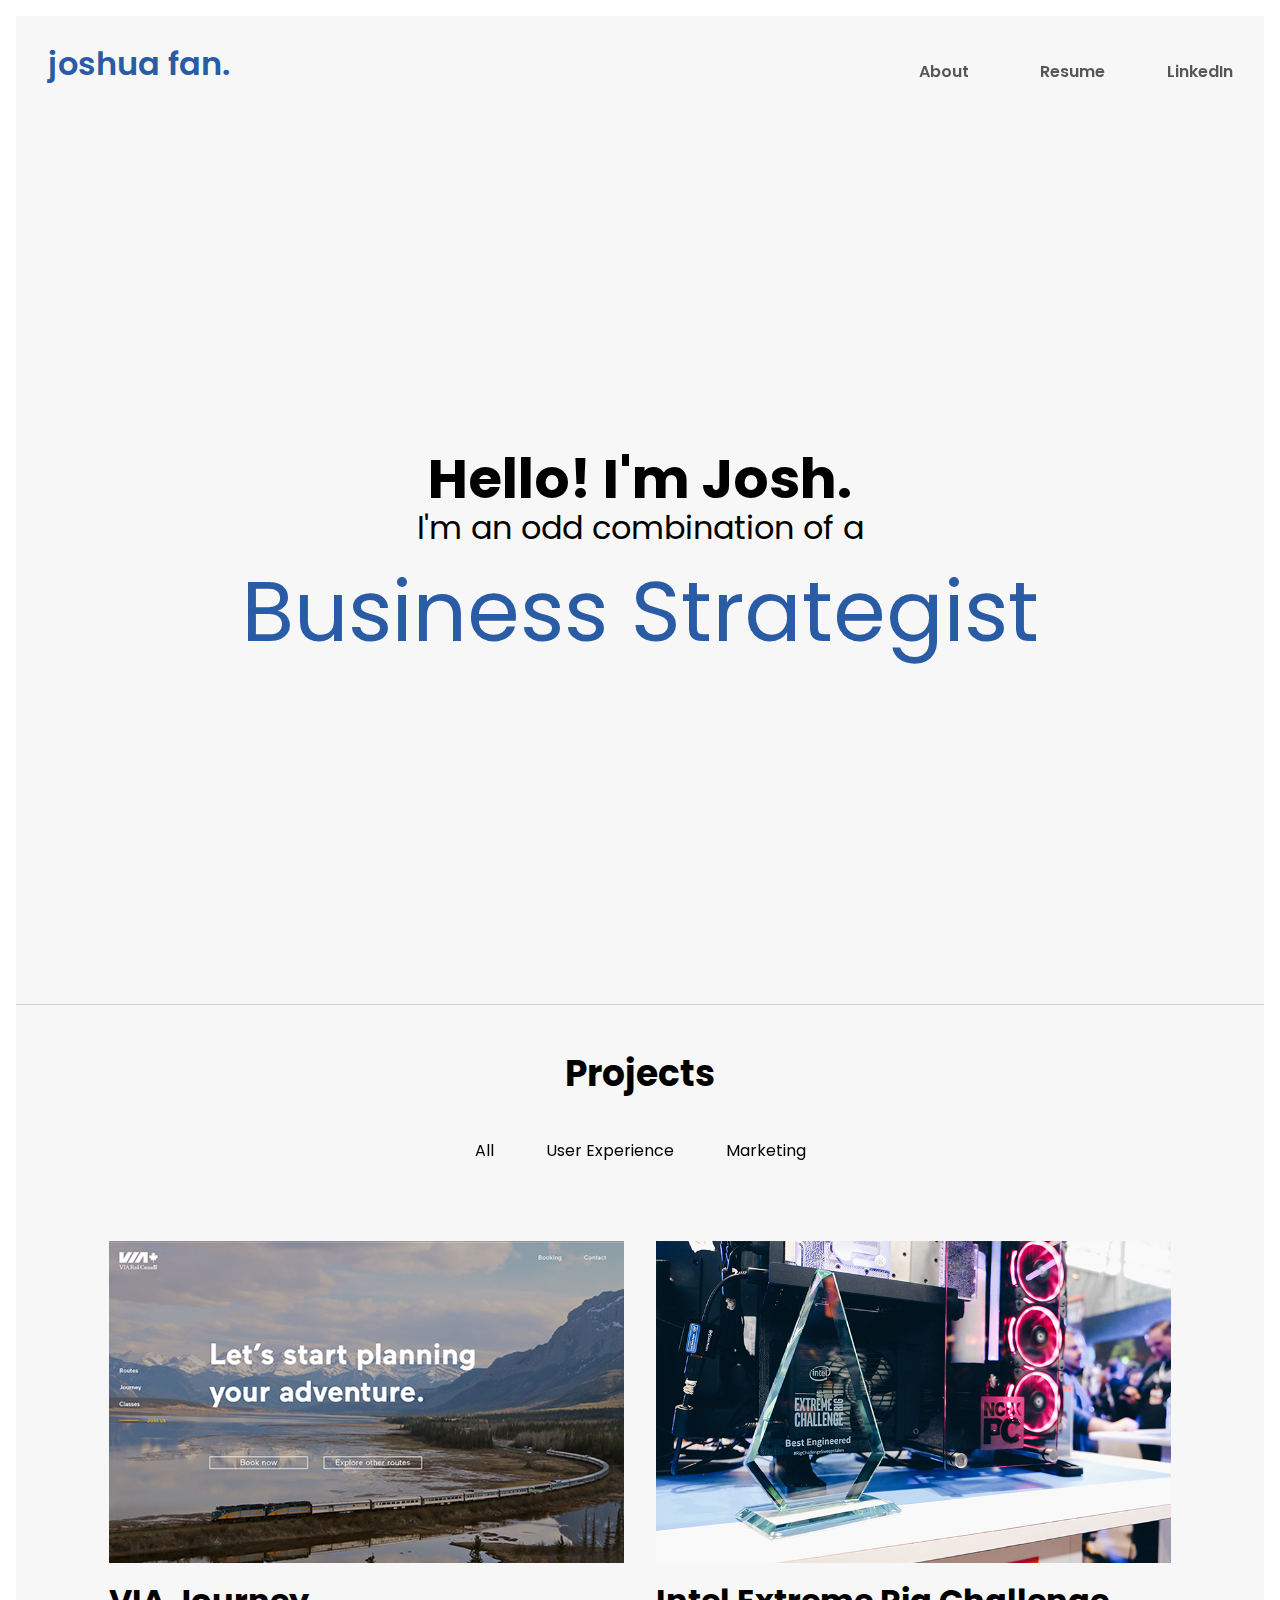
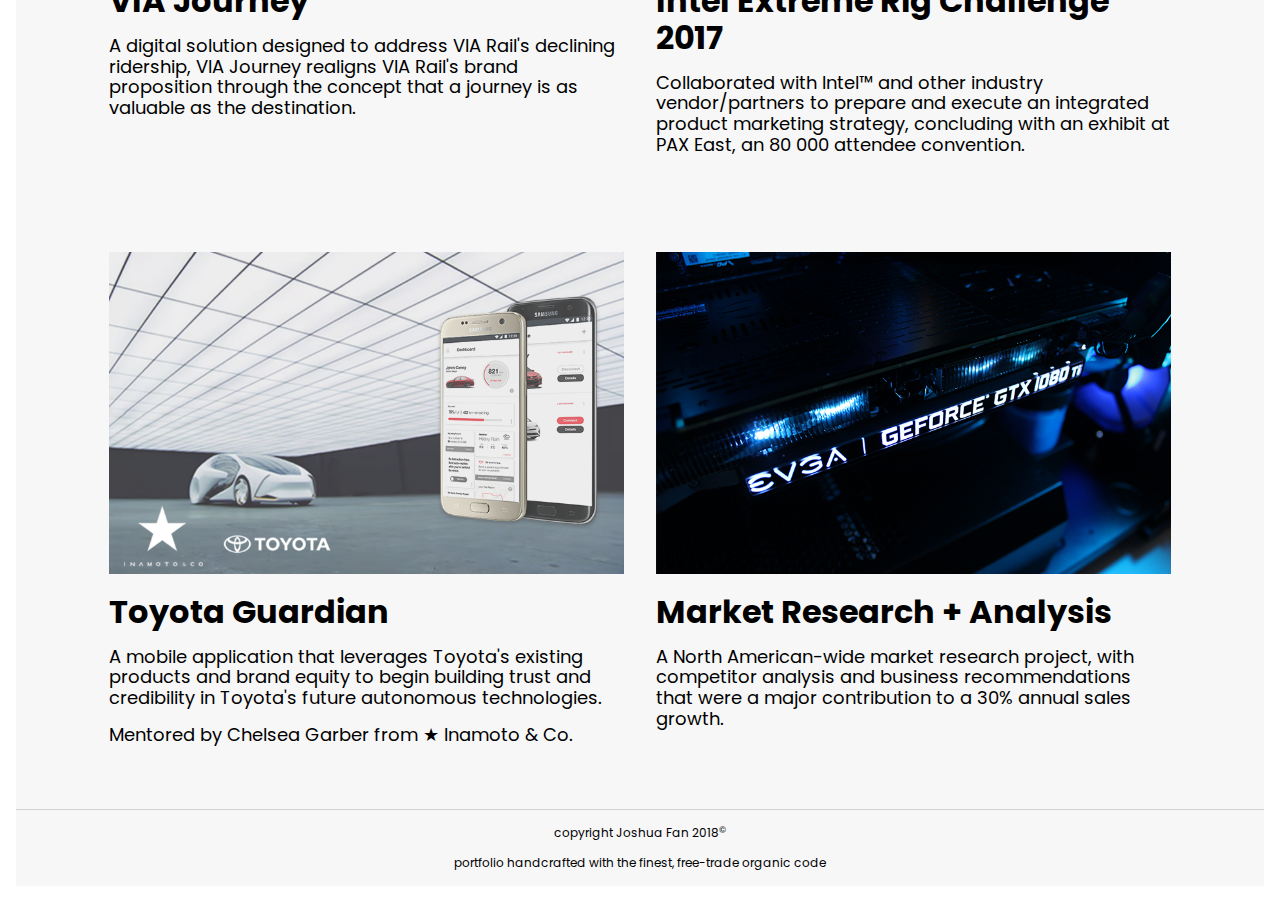
==== commit d748daef: "Merge remote-tracking branch 'origin/master'" ====
--- a/pub_html/index.html
+++ b/pub_html/index.html
@@ -21,7 +21,7 @@
     </header>
     <section class="banner">
       <div class="banner-text">
-        <h3>Hello! I'm Josh.</h3>
+        <h1>Hello! I'm Josh.</h1>
         <p>I'm an odd combination of a</p>
         <div class="glitch" id="glitch-business" data-text="UX&nbsp;Designer">UX&nbsp;Designer</div>
         <div class="glitch" id="glitch-ux" data-text="Business&nbsp;Strategist">Business&nbsp;Strategist</div>
--- a/pub_html/css/main.css
+++ b/pub_html/css/main.css
@@ -146,12 +146,20 @@
   -ms-flex-align: center;
   align-items: center; }
 
+.banner-text h1 {
+  font-size: 55px;
+  margin: 0 0; }
+
+.banner-text p {
+  font-size: 32px;
+  margin-bottom: 1rem; }
+
 .toggle-button {
   display: none; }
 
 .glitch {
   color: #295ca4;
-  font-size: 75px;
+  font-size: 85px;
   position: relative; }
 
 #glitch-business {
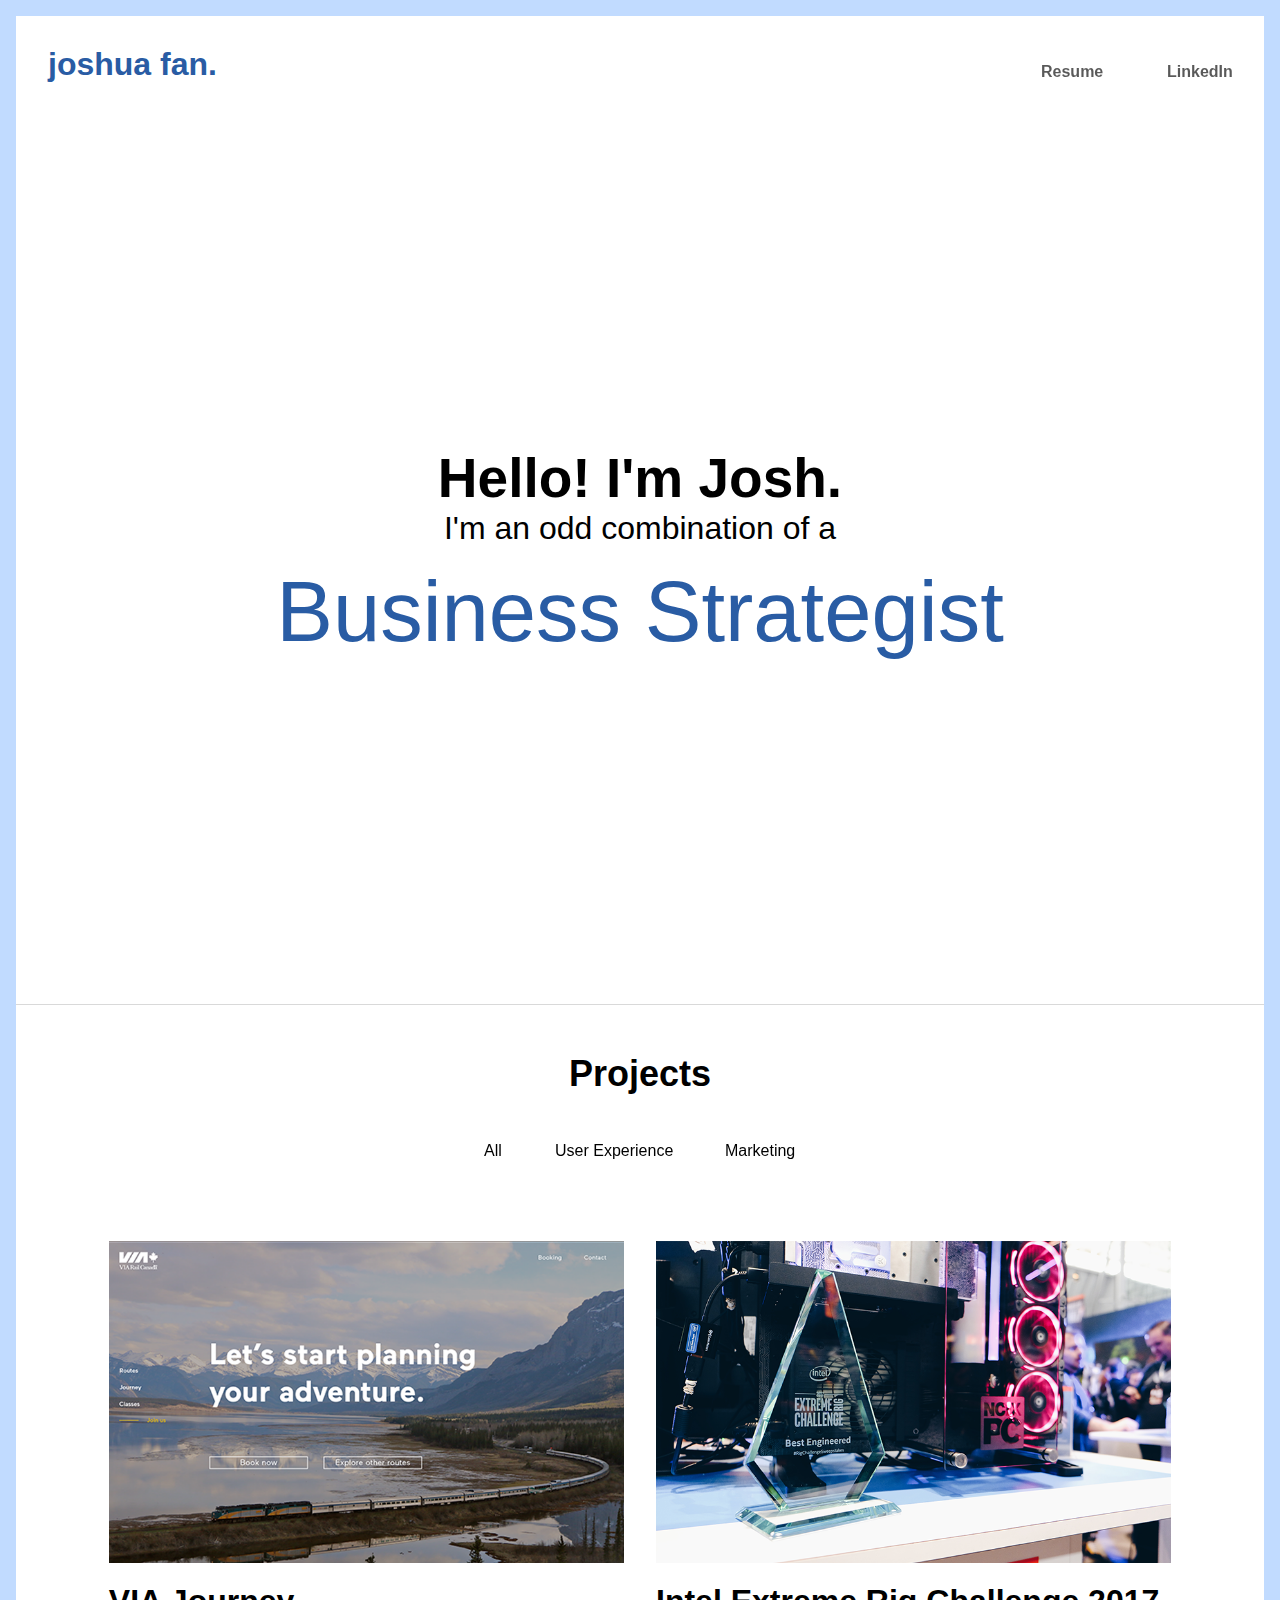
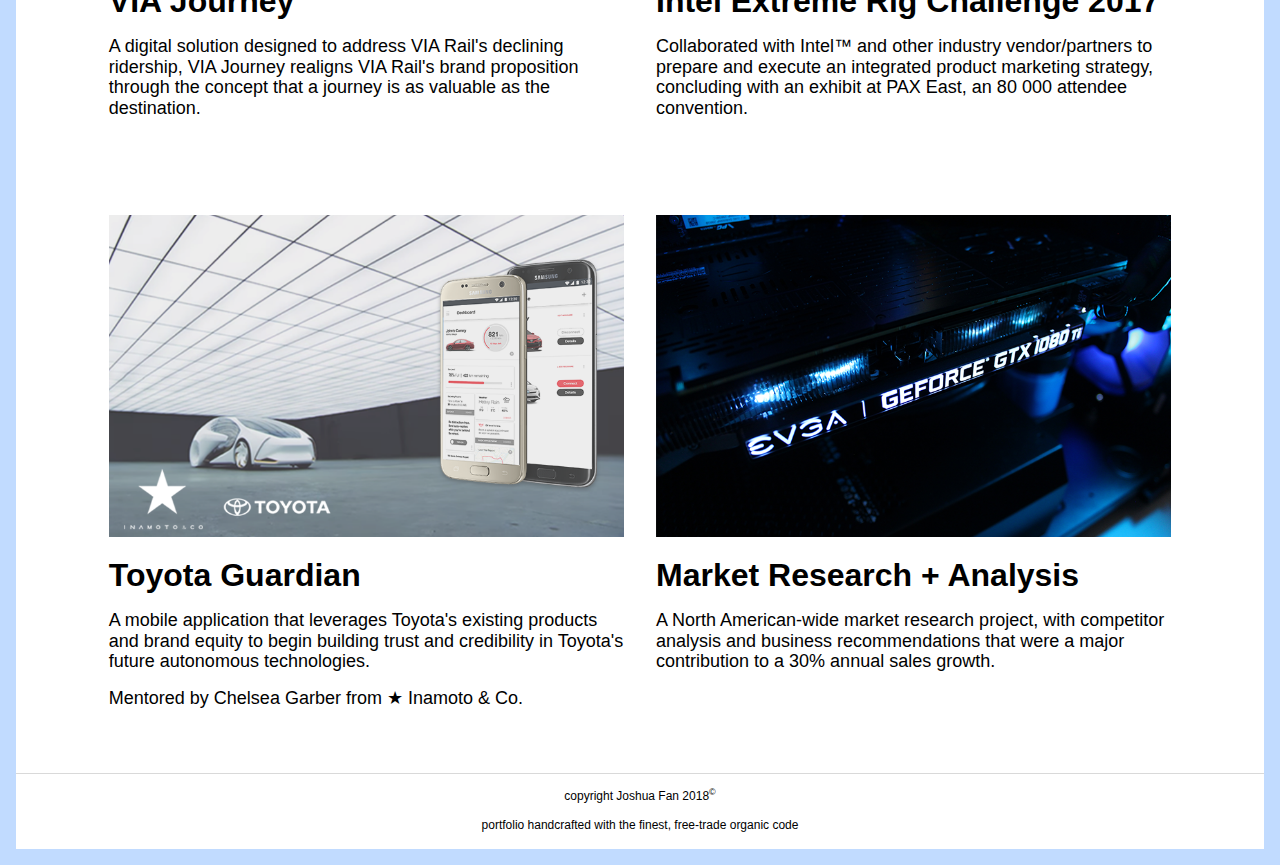
==== commit e007fcf5: "close as can be" ====
--- a/pub_html/index.html
+++ b/pub_html/index.html
@@ -13,7 +13,6 @@
     <header>
       <nav class="navbar"><a href="index.html" id="logo">joshua fan.</a><a class="toggle-button"><img class="menu" src="images/icons/menu.png"></a>
         <ul class="navbar-links">
-          <li><a class="hvr-underline-from-left " href="#">About</a></li>
           <li> <a class="hvr-underline-from-left " href="https://www.dropbox.com/s/aa68u3q7uf61x5o/josh_resume_02.pdf?dl=0">Resume</a></li>
           <li><a class="hvr-underline-from-left " href="https://www.linkedin.com/in/tjfan/">LinkedIn</a></li>
         </ul>
@@ -40,16 +39,16 @@
         <h3>VIA Journey</h3>
         <p>A digital solution designed to address VIA Rail's declining ridership, VIA Journey realigns VIA Rail's brand proposition through the concept that a journey is as valuable as the destination. </p>
       </div>
-      <div class="mix cat-mark projects-container"><a class="hvr-bob" href="#"><img src="images/gallery/intel-extreme-rig.png" alt=""></a>
+      <div class="mix cat-mark projects-container"><a class="hvr-bob" href="toyota.html"><img src="images/gallery/intel-extreme-rig.png" alt=""></a>
         <h3>Intel Extreme Rig Challenge 2017</h3>
         <p>Collaborated with Intel™ and other industry vendor/partners to prepare and execute an integrated product marketing strategy, concluding with an exhibit at PAX East, an 80 000 attendee convention. </p>
       </div>
-      <div class="mix cat-ux projects-container"><a class="hvr-bob" href="#"><img src="images/gallery/toyota-guardian.png" alt=""></a>
+      <div class="mix cat-ux projects-container"><a class="hvr-bob" href="toyota.html"><img src="images/gallery/toyota-guardian.png" alt=""></a>
         <h3>Toyota Guardian</h3>
         <p>A mobile application that leverages Toyota's existing products and brand equity to begin building trust and credibility in Toyota's future autonomous technologies.</p>
         <p>Mentored by Chelsea Garber from ★ Inamoto &amp; Co.</p>
       </div>
-      <div class="mix cat-mark projects-container"><a class="hvr-bob" href="market_research.html"><img src="images/gallery/market-research.png" alt=""></a>
+      <div class="mix cat-mark projects-container"><a class="hvr-bob" href="via.html"><img src="images/gallery/market-research.png" alt=""></a>
         <h3>Market Research + Analysis</h3>
         <p>A North American-wide market research project, with competitor analysis and business recommendations that were a major contribution to a 30% annual sales growth.</p>
       </div>
--- a/pub_html/css/main.css
+++ b/pub_html/css/main.css
@@ -4,9 +4,9 @@
   outline: none; }
 
 body {
-  font-family: Poppins, Roboto, sans-serif;
-  background-color: #f7f7f7;
-  border: 1rem solid white; }
+  font-family: Lato, Roboto, sans-serif;
+  background-color: white;
+  border: 1rem solid #c1dbff; }
 
 h1 {
   font-size: 75px; }
@@ -22,6 +22,12 @@
 
 p {
   font-size: 24px; }
+
+body:not(.long) div.long {
+  display: none; }
+
+body.long div.short {
+  display: none; }
 
 .navbar,
 .navbar-links {
@@ -108,7 +114,9 @@
   -o-transition-timing-function: ease-out;
   transition-timing-function: ease-out; }
 
-.hvr-underline-from-left:hover:before, .hvr-underline-from-left:focus:before, .hvr-underline-from-left:active:before {
+.hvr-underline-from-left:active:before,
+.hvr-underline-from-left:focus:before,
+.hvr-underline-from-left:hover:before {
   right: 0; }
 
 .banner {
@@ -126,7 +134,7 @@
   border-bottom: 1px solid rgba(0, 0, 0, 0.15); }
 
 #via_hero {
-  background-image: url(../images/via_journey/via-poster.jpg);
+  background-image: url("../images/via_journey/via-poster.jpg");
   z-index: -99;
   border-bottom: none; }
 
@@ -148,7 +156,7 @@
 
 .banner-text h1 {
   font-size: 55px;
-  margin: 0 0; }
+  margin: 0; }
 
 .banner-text p {
   font-size: 32px;
@@ -167,59 +175,59 @@
 
 @-webkit-keyframes noise-anim {
   0% {
-    clip: rect(97px, 9999px, 34px, 0); }
+    clip: rect(46px, 9999px, 9px, 0); }
   8.33333% {
-    clip: rect(99px, 9999px, 62px, 0); }
+    clip: rect(30px, 9999px, 80px, 0); }
   16.66667% {
-    clip: rect(14px, 9999px, 41px, 0); }
+    clip: rect(95px, 9999px, 56px, 0); }
   25% {
-    clip: rect(100px, 9999px, 25px, 0); }
+    clip: rect(34px, 9999px, 12px, 0); }
   33.33333% {
-    clip: rect(81px, 9999px, 61px, 0); }
+    clip: rect(39px, 9999px, 68px, 0); }
   41.66667% {
-    clip: rect(32px, 9999px, 44px, 0); }
+    clip: rect(55px, 9999px, 9px, 0); }
   50% {
-    clip: rect(21px, 9999px, 78px, 0); }
+    clip: rect(67px, 9999px, 79px, 0); }
   58.33333% {
-    clip: rect(35px, 9999px, 44px, 0); }
+    clip: rect(31px, 9999px, 17px, 0); }
   66.66667% {
-    clip: rect(57px, 9999px, 66px, 0); }
+    clip: rect(52px, 9999px, 65px, 0); }
   75% {
-    clip: rect(3px, 9999px, 43px, 0); }
+    clip: rect(42px, 9999px, 86px, 0); }
   83.33333% {
-    clip: rect(49px, 9999px, 37px, 0); }
+    clip: rect(45px, 9999px, 83px, 0); }
   91.66667% {
-    clip: rect(53px, 9999px, 100px, 0); }
+    clip: rect(25px, 9999px, 88px, 0); }
   100% {
-    clip: rect(31px, 9999px, 6px, 0); } }
+    clip: rect(26px, 9999px, 64px, 0); } }
 
 @keyframes noise-anim {
   0% {
-    clip: rect(97px, 9999px, 34px, 0); }
+    clip: rect(46px, 9999px, 9px, 0); }
   8.33333% {
-    clip: rect(99px, 9999px, 62px, 0); }
+    clip: rect(30px, 9999px, 80px, 0); }
   16.66667% {
-    clip: rect(14px, 9999px, 41px, 0); }
+    clip: rect(95px, 9999px, 56px, 0); }
   25% {
-    clip: rect(100px, 9999px, 25px, 0); }
+    clip: rect(34px, 9999px, 12px, 0); }
   33.33333% {
-    clip: rect(81px, 9999px, 61px, 0); }
+    clip: rect(39px, 9999px, 68px, 0); }
   41.66667% {
-    clip: rect(32px, 9999px, 44px, 0); }
+    clip: rect(55px, 9999px, 9px, 0); }
   50% {
-    clip: rect(21px, 9999px, 78px, 0); }
+    clip: rect(67px, 9999px, 79px, 0); }
   58.33333% {
-    clip: rect(35px, 9999px, 44px, 0); }
+    clip: rect(31px, 9999px, 17px, 0); }
   66.66667% {
-    clip: rect(57px, 9999px, 66px, 0); }
+    clip: rect(52px, 9999px, 65px, 0); }
   75% {
-    clip: rect(3px, 9999px, 43px, 0); }
+    clip: rect(42px, 9999px, 86px, 0); }
   83.33333% {
-    clip: rect(49px, 9999px, 37px, 0); }
+    clip: rect(45px, 9999px, 83px, 0); }
   91.66667% {
-    clip: rect(53px, 9999px, 100px, 0); }
+    clip: rect(25px, 9999px, 88px, 0); }
   100% {
-    clip: rect(31px, 9999px, 6px, 0); } }
+    clip: rect(26px, 9999px, 64px, 0); } }
 
 .glitch:after {
   content: attr(data-text);
@@ -228,66 +236,66 @@
   text-shadow: -1px 0 red;
   top: 0;
   color: #295ca4;
-  background: #f7f7f7;
+  background: white;
   overflow: hidden;
   clip: rect(0, 900px, 0, 0);
   animation: noise-anim 2s infinite linear alternate-reverse; }
 
 @-webkit-keyframes noise-anim-2 {
   0% {
-    clip: rect(91px, 9999px, 3px, 0); }
+    clip: rect(27px, 9999px, 84px, 0); }
   8.33333% {
-    clip: rect(20px, 9999px, 85px, 0); }
+    clip: rect(88px, 9999px, 56px, 0); }
   16.66667% {
-    clip: rect(21px, 9999px, 80px, 0); }
+    clip: rect(30px, 9999px, 52px, 0); }
   25% {
-    clip: rect(11px, 9999px, 50px, 0); }
+    clip: rect(88px, 9999px, 60px, 0); }
   33.33333% {
-    clip: rect(84px, 9999px, 44px, 0); }
+    clip: rect(66px, 9999px, 19px, 0); }
   41.66667% {
-    clip: rect(28px, 9999px, 34px, 0); }
+    clip: rect(91px, 9999px, 70px, 0); }
   50% {
-    clip: rect(2px, 9999px, 60px, 0); }
+    clip: rect(34px, 9999px, 61px, 0); }
   58.33333% {
-    clip: rect(23px, 9999px, 28px, 0); }
+    clip: rect(15px, 9999px, 8px, 0); }
   66.66667% {
-    clip: rect(2px, 9999px, 94px, 0); }
+    clip: rect(2px, 9999px, 61px, 0); }
   75% {
-    clip: rect(60px, 9999px, 92px, 0); }
+    clip: rect(20px, 9999px, 49px, 0); }
   83.33333% {
-    clip: rect(23px, 9999px, 19px, 0); }
+    clip: rect(70px, 9999px, 91px, 0); }
   91.66667% {
-    clip: rect(78px, 9999px, 6px, 0); }
+    clip: rect(47px, 9999px, 69px, 0); }
   100% {
-    clip: rect(77px, 9999px, 94px, 0); } }
+    clip: rect(71px, 9999px, 99px, 0); } }
 
 @keyframes noise-anim-2 {
   0% {
-    clip: rect(91px, 9999px, 3px, 0); }
+    clip: rect(27px, 9999px, 84px, 0); }
   8.33333% {
-    clip: rect(20px, 9999px, 85px, 0); }
+    clip: rect(88px, 9999px, 56px, 0); }
   16.66667% {
-    clip: rect(21px, 9999px, 80px, 0); }
+    clip: rect(30px, 9999px, 52px, 0); }
   25% {
-    clip: rect(11px, 9999px, 50px, 0); }
+    clip: rect(88px, 9999px, 60px, 0); }
   33.33333% {
-    clip: rect(84px, 9999px, 44px, 0); }
+    clip: rect(66px, 9999px, 19px, 0); }
   41.66667% {
-    clip: rect(28px, 9999px, 34px, 0); }
+    clip: rect(91px, 9999px, 70px, 0); }
   50% {
-    clip: rect(2px, 9999px, 60px, 0); }
+    clip: rect(34px, 9999px, 61px, 0); }
   58.33333% {
-    clip: rect(23px, 9999px, 28px, 0); }
+    clip: rect(15px, 9999px, 8px, 0); }
   66.66667% {
-    clip: rect(2px, 9999px, 94px, 0); }
+    clip: rect(2px, 9999px, 61px, 0); }
   75% {
-    clip: rect(60px, 9999px, 92px, 0); }
+    clip: rect(20px, 9999px, 49px, 0); }
   83.33333% {
-    clip: rect(23px, 9999px, 19px, 0); }
+    clip: rect(70px, 9999px, 91px, 0); }
   91.66667% {
-    clip: rect(78px, 9999px, 6px, 0); }
+    clip: rect(47px, 9999px, 69px, 0); }
   100% {
-    clip: rect(77px, 9999px, 94px, 0); } }
+    clip: rect(71px, 9999px, 99px, 0); } }
 
 .glitch:before {
   content: attr(data-text);
@@ -296,7 +304,7 @@
   text-shadow: 1px 0 blue;
   top: 0;
   color: #295ca4;
-  background: #f7f7f7;
+  background: white;
   overflow: hidden;
   clip: rect(0, 900px, 0, 0);
   animation: noise-anim-2 3s infinite linear alternate-reverse; }
@@ -368,15 +376,17 @@
   box-shadow: 0 0 1px transparent;
   padding-bottom: 0; }
 
-.hvr-bob:hover, .hvr-bob:focus, .hvr-bob:active {
+.hvr-bob:active,
+.hvr-bob:focus,
+.hvr-bob:hover {
   -webkit-box-shadow: 10px 14px 15px -4px rgba(0, 0, 0, 0.53);
   box-shadow: 10px 14px 15px -4px rgba(0, 0, 0, 0.53);
   -webkit-animation-name: hvr-bob-float, hvr-bob;
   animation-name: hvr-bob-float, hvr-bob;
-  -webkit-animation-duration: .3s, 1.5s;
-  animation-duration: .3s, 1.5s;
-  -webkit-animation-delay: 0s, .3s;
-  animation-delay: 0s, .3s;
+  -webkit-animation-duration: 0.3s, 1.5s;
+  animation-duration: 0.3s, 1.5s;
+  -webkit-animation-delay: 0s, 0.3s;
+  animation-delay: 0s, 0.3s;
   -webkit-animation-timing-function: ease-out, ease-in-out;
   animation-timing-function: ease-out, ease-in-out;
   -webkit-animation-iteration-count: 1, infinite;
@@ -431,10 +441,14 @@
   -o-transition-timing-function: ease-out;
   transition-timing-function: ease-out; }
 
-.hvr-shutter-out-horizontal:hover, .hvr-shutter-out-horizontal:focus, .hvr-shutter-out-horizontal:active {
+.hvr-shutter-out-horizontal:active,
+.hvr-shutter-out-horizontal:focus,
+.hvr-shutter-out-horizontal:hover {
   color: white; }
 
-.hvr-shutter-out-horizontal:hover:before, .hvr-shutter-out-horizontal:focus:before, .hvr-shutter-out-horizontal:active:before {
+.hvr-shutter-out-horizontal:active:before,
+.hvr-shutter-out-horizontal:focus:before,
+.hvr-shutter-out-horizontal:hover:before {
   -webkit-transform: scaleX(1);
   -ms-transform: scaleX(1);
   transform: scaleX(1); }
@@ -443,8 +457,8 @@
   -ms-flex-preferred-size: 100%;
   flex-basis: 100%;
   width: 100%;
-  text-align: left;
-  margin-top: 1rem; }
+  text-align: center;
+  margin-top: 5rem; }
 
 .content-toggle h3 {
   font-size: 18px; }
@@ -464,10 +478,7 @@
   flex-wrap: wrap;
   -ms-flex-pack: distribute;
   justify-content: space-around;
-  margin-top: 1rem;
-  margin-bottom: 1rem;
-  margin-left: 1rem;
-  margin-right: 1rem;
+  margin: 1rem;
   padding-left: 10%;
   padding-right: 10%; }
 
@@ -521,128 +532,195 @@
   margin-top: 1rem;
   font-size: 18px; }
 
-.content {
-  display: -webkit-box;
-  display: -ms-flexbox;
-  display: flex;
-  -webkit-box-orient: vertical;
-  -webkit-box-direction: normal;
-  -ms-flex-direction: column;
-  flex-direction: column;
+.content-wrapper {
+  margin: 0 15%; }
+
+.content-wrapper h1 {
+  font-size: 2.5rem; }
+
+.content-wrapper h2 {
+  font-size: 2rem;
+  text-align: center;
+  margin-top: 5rem; }
+
+.content-wrapper h3 {
+  font-size: 1.75rem;
+  margin-bottom: 2rem;
+  text-decoration: underline; }
+
+#stickynav {
+  margin-top: 3rem;
+  width: 100%;
+  height: 4rem;
+  background-color: #295ca4; }
+
+#stickynav ul {
+  display: -webkit-box;
+  display: -ms-flexbox;
+  display: flex;
+  -webkit-box-pack: center;
+  -ms-flex-pack: center;
+  justify-content: center;
+  -webkit-box-align: center;
+  -ms-flex-align: center;
+  align-items: center;
+  height: 100%; }
+
+#stickynav li:first-of-type {
+  margin-left: 0; }
+
+#stickynav li {
+  list-style: none;
+  margin-left: 3rem; }
+
+#stickynav a {
+  text-decoration: none;
+  color: white; }
+
+.sticky {
+  position: fixed;
+  top: 0; }
+
+.content-wrapper p, ol {
+  font-size: 1.25rem;
+  margin-left: 10rem;
+  margin-right: 10rem; }
+
+.content-wrapper p {
+  margin-top: 2rem;
+  margin-bottom: 2rem; }
+
+.flex-content {
+  display: -webkit-box;
+  display: -ms-flexbox;
+  display: flex;
+  margin-top: 3rem; }
+
+.flex-content img {
+  width: 100%;
+  height: auto; }
+
+.brand.flex-content,
+.framework.flex-content,
+.journey.flex-content,
+.persona.flex-content,
+.problem.flex-content {
+  display: -webkit-box;
+  display: -ms-flexbox;
+  display: flex;
   -ms-flex-wrap: wrap;
-  flex-wrap: wrap;
-  width: 100%; }
-
-.content-container {
-  display: -webkit-box;
-  display: -ms-flexbox;
-  display: flex;
-  -webkit-box-orient: horizontal;
-  -webkit-box-direction: normal;
-  -ms-flex-direction: row;
-  flex-direction: row;
-  -ms-flex-wrap: wrap;
-  flex-wrap: wrap;
-  -ms-flex-pack: distribute;
-  justify-content: space-around;
-  margin: 5rem; }
-
-.content-object h2 {
-  font-size: 32px; }
-
-.content-object h4 {
-  font-size: 24px;
-  text-decoration: underline;
-  text-underline-position: below;
+  flex-wrap: wrap; }
+
+.intro ul {
+  padding-top: 1rem;
+  padding-left: 2rem; }
+
+.intro li {
+  padding-top: 1rem; }
+
+.intro p {
+  margin-top: 1rem;
+  margin-left: 0;
+  margin-right: 0; }
+
+.problem ol {
+  padding-top: 1rem;
+  padding-left: 2rem; }
+
+.brand ol {
+  padding-top: 1rem;
+  padding-left: 2rem; }
+
+.brand li {
+  padding-top: 1rem; }
+
+.intro .left {
+  -ms-flex-preferred-size: 70%;
+  flex-basis: 70%;
+  padding-right: 10%; }
+
+.intro .right {
+  -ms-flex-preferred-size: 30%;
+  flex-basis: 30%; }
+
+.full {
+  -ms-flex-preferred-size: 100%;
+  flex-basis: 100%; }
+
+.problem .left,
+.problem .right {
+  margin-top: 1rem;
+  -ms-flex-preferred-size: 50%;
+  flex-basis: 50%; }
+
+.full p {
+  margin-top: 1rem;
   margin-bottom: 1rem; }
 
-.content-object p {
-  font-size: 16px;
-  margin-top: 1rem; }
-
-.content-object ul {
+.full ol {
+  padding-top: 1rem;
   padding-left: 2rem; }
 
-.content-object li {
-  margin-top: 1rem; }
-
-#via-intro-text {
+.full img {
+  margin-top: 2rem;
+  margin-bottom: 2rem; }
+
+.problem .right {
+  -ms-flex-item-align: center;
+  align-self: center; }
+
+.problem .right p {
+  margin-left: 1rem; }
+
+.brand .left,
+.brand .right {
+  margin-top: 1rem;
+  -ms-flex-preferred-size: 50%;
+  flex-basis: 50%; }
+
+.brand .right img {
+  margin-left: 1.5rem; }
+
+.persona .left,
+.persona .right {
+  margin-top: 1rem;
+  -ms-flex-preferred-size: 50%;
+  flex-basis: 50%; }
+
+.persona .right img {
+  margin-left: 1.5rem; }
+
+.journey .left,
+.journey .right {
+  margin-top: 1rem;
+  -ms-flex-preferred-size: 50%;
+  flex-basis: 50%; }
+
+.journey .right img {
+  margin-left: 1.5rem; }
+
+.framework .left,
+.framework .right {
+  margin-top: 1rem;
+  -ms-flex-preferred-size: 50%;
+  flex-basis: 50%; }
+
+.framework .right img {
+  margin-left: 1.5rem; }
+
+.toyota .left {
   -ms-flex-preferred-size: 60%;
   flex-basis: 60%; }
 
-#via-intro-side {
-  -ms-flex-preferred-size: 30%;
-  flex-basis: 30%; }
-
-#business-problem {
-  -ms-flex-preferred-size: 100%;
-  flex-basis: 100%; }
-
-#business-problem img {
-  max-width: 100%;
-  height: auto; }
-
-#market-matrix {
-  -ms-flex-preferred-size: 50%;
-  flex-basis: 50%;
-  margin-top: 3rem; }
-
-#market-matrix img {
-  max-width: 100%;
-  height: auto; }
-
-#market-text {
-  -ms-flex-preferred-size: 40%;
-  flex-basis: 40%;
-  margin-top: 3rem; }
-
-#insight-text {
-  margin-top: 3rem;
-  -ms-flex-preferred-size: 100%;
-  flex-basis: 100%; }
-
-#insight-text ol {
-  padding-left: 3rem; }
-
-#opportunity {
-  -ms-flex-preferred-size: 100%;
-  flex-basis: 100%; }
-
-#opportunity img {
-  max-width: 100%;
-  height: auto; }
-
-#customer-segment {
-  -ms-flex-preferred-size: 100%;
-  flex-basis: 100%;
-  margin-top: 3rem; }
-
-#customer-text {
-  -ms-flex-preferred-size: 100%;
-  flex-basis: 100%; }
-
-#persona {
-  -ms-flex-preferred-size: 100%;
-  flex-basis: 100%;
-  margin-top: 3rem; }
-
-#valueprop {
-  -ms-flex-preferred-size: 100%;
-  flex-basis: 100%;
-  margin-top: 3rem; }
-
-#valueprop img {
-  max-width: 100%;
-  height: auto; }
-
-#process-framework {
-  margin-top: 3rem;
-  -ms-flex-preferred-size: 100%;
-  flex-basis: 100%; }
-
-#framework {
-  -ms-flex-preferred-size: 100%;
-  flex-basis: 100%; }
+.toyota .right {
+  -ms-flex-item-align: center;
+  align-self: center; }
+
+.toyota h3 {
+  margin-left: 2rem; }
+
+.toyota p {
+  margin-left: 2rem; }
 
 .videoWrapper {
   position: relative;
@@ -651,23 +729,14 @@
   height: 0;
   overflow: hidden; }
 
+.videoWrapper embed,
 .videoWrapper iframe,
-.videoWrapper object,
-.videoWrapper embed {
+.videoWrapper object {
   position: absolute;
   top: 0;
   left: 0;
   width: 100%;
   height: 100%; }
-
-.dual-image {
-  margin-top: 3rem;
-  -ms-flex-preferred-size: 50%;
-  flex-basis: 50%; }
-
-.dual-image img {
-  max-width: 100%;
-  height: auto; }
 
 .footer {
   border-top: 1px solid rgba(0, 0, 0, 0.15);
@@ -685,64 +754,6 @@
   font-size: 12px;
   margin-top: 1rem; }
 
-#impact {
-  margin-top: 3rem;
-  margin-bottom: 3rem; }
-
-.secondary-nav {
-  display: -webkit-box;
-  display: -ms-flexbox;
-  display: flex;
-  -webkit-box-orient: horizontal;
-  -webkit-box-direction: normal;
-  -ms-flex-direction: row;
-  flex-direction: row;
-  -ms-flex-pack: distribute;
-  justify-content: space-around;
-  -webkit-box-align: center;
-  -ms-flex-align: center;
-  align-items: center;
-  width: 100%;
-  height: 5rem;
-  background-color: #295ca4; }
-
-.secondary-nav ul {
-  display: -webkit-box;
-  display: -ms-flexbox;
-  display: flex;
-  -webkit-box-orient: horizontal;
-  -webkit-box-direction: normal;
-  -ms-flex-direction: row;
-  flex-direction: row;
-  -ms-flex-wrap: wrap;
-  flex-wrap: wrap; }
-
-.secondary-nav li {
-  list-style: none;
-  margin-right: 1rem;
-  margin-left: 1rem; }
-
-.secondary-nav li a {
-  color: white;
-  text-decoration: none; }
-
-.sticky {
-  position: fixed;
-  top: 0; }
-
-.demo {
-  margin-top: 3rem;
-  text-align: left;
-  width: 100%; }
-
-.demo h3 {
-  font-size: 32px;
-  margin-bottom: 1rem;
-  text-align: center; }
-
-.sticky + .demo {
-  margin-top: 10rem; }
-
 @media (max-width: 2100px) {
   .projects {
     padding-left: 6%;
@@ -759,16 +770,9 @@
   .projects-container:nth-child(even) {
     margin-right: 5%; } }
 
-@media (max-width: 1200px) {
-  .content-container {
-    -webkit-box-orient: vertical;
-    -webkit-box-direction: normal;
-    -ms-flex-direction: column;
-    flex-direction: column; }
-  .content-object {
-    margin-right: 3rem; }
-  #via-intro-side {
-    margin-top: 2rem; } }
+@media (max-width: 1600px) {
+  .content-wrapper {
+    margin: 0 5%; } }
 
 @media (max-width: 1000px) {
   .banner {
@@ -808,16 +812,39 @@
   .projects-container:nth-child(odd) {
     margin-left: 0; }
   .projects-container:nth-child(even) {
+    margin-right: 0; }
+  .intro.flex-content {
+    -webkit-box-pack: center;
+    -ms-flex-pack: center;
+    justify-content: center;
+    -ms-flex-wrap: wrap;
+    flex-wrap: wrap; }
+  .intro .left {
+    -ms-flex-preferred-size: 100%;
+    flex-basis: 100%; }
+  .intro .right {
+    margin-top: 2rem;
+    -ms-flex-preferred-size: 100%;
+    flex-basis: 100%; }
+  .content-wrapper p {
+    margin-left: 3rem;
+    margin-right: 3rem; }
+  .intro p {
+    margin-left: 0;
     margin-right: 0; } }
-
-@media (max-width: 750px) {
-  .content-container {
-    margin: 2rem;
-    margin-top: 3rem; } }
 
 @media (max-width: 600px) {
   .banner {
-    height: 40vh; } }
+    height: 40vh; }
+  .flex-content {
+    -ms-flex-wrap: wrap;
+    flex-wrap: wrap; }
+  .content-wrapper p {
+    margin-left: 1rem;
+    margin-right: 1rem; }
+  .intro p {
+    margin-left: 0;
+    margin-right: 0; } }
 
 @media (max-width: 350px) {
   .navbar,
@@ -825,7 +852,4 @@
     -webkit-box-orient: vertical;
     -webkit-box-direction: normal;
     -ms-flex-direction: column;
-    flex-direction: column; }
-  .content-container {
-    margin: 0.5rem;
-    margin-top: 1rem; } }
+    flex-direction: column; } }
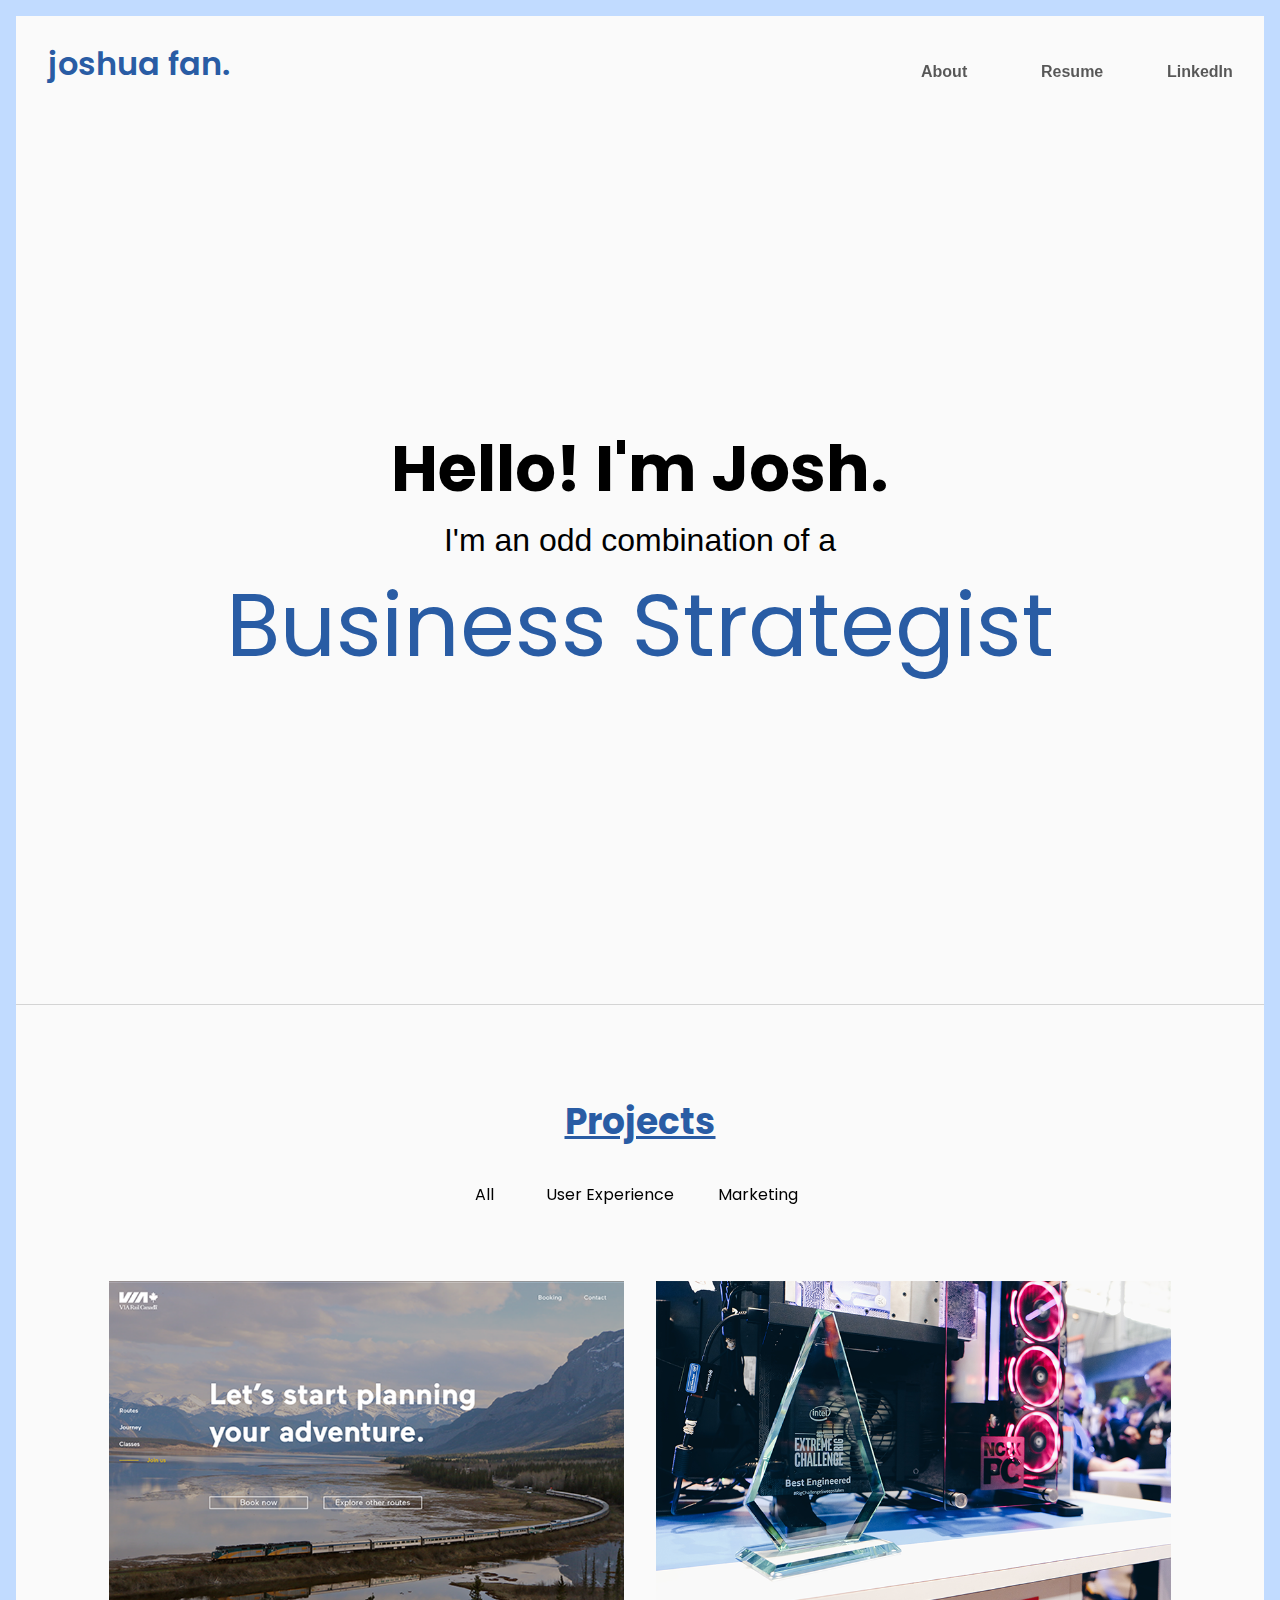
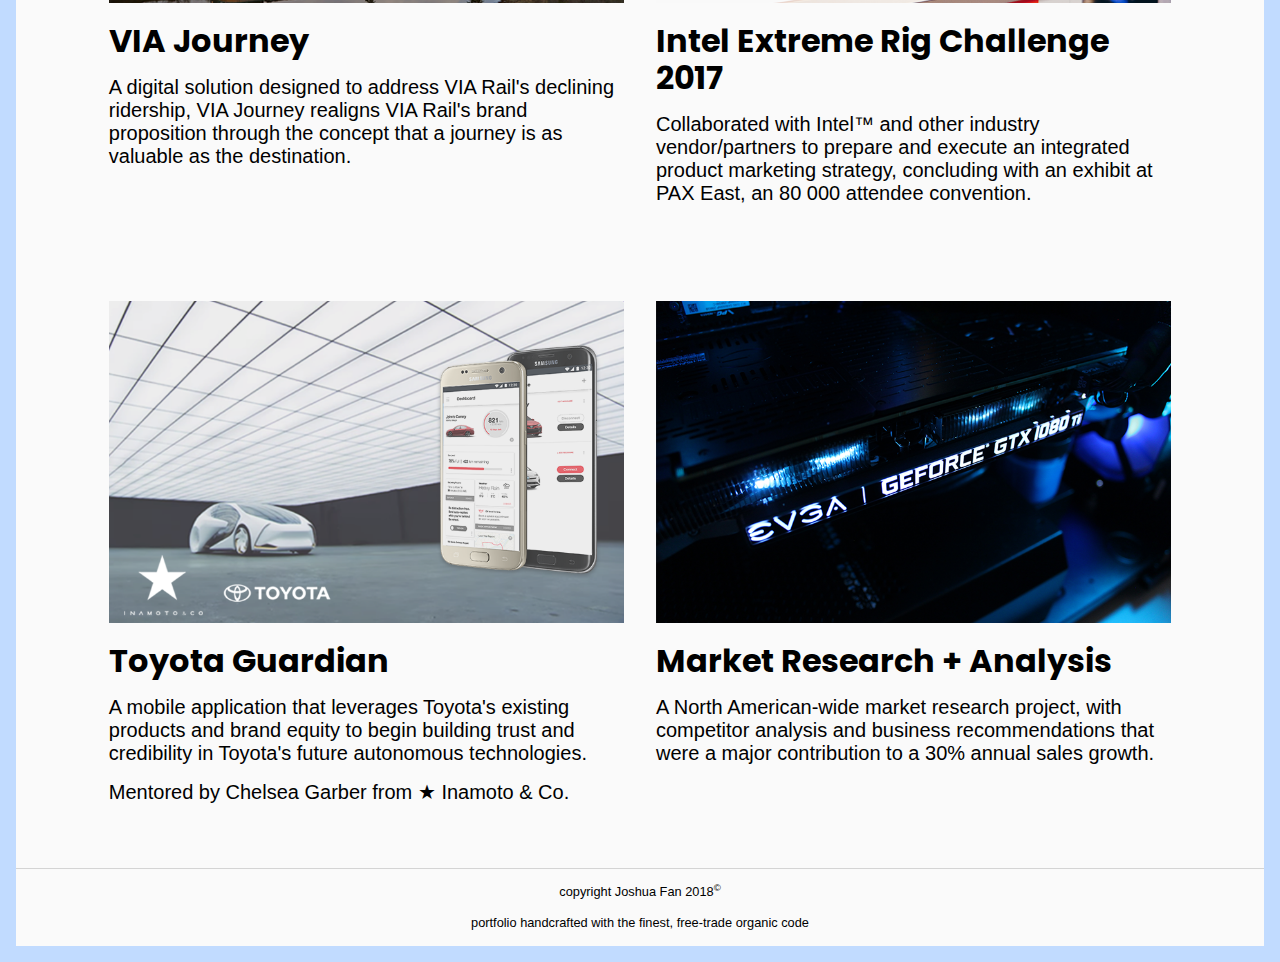
==== commit 8c977bb5: "adjusted alignment, fixed responsive for via" ====
--- a/pub_html/index.html
+++ b/pub_html/index.html
@@ -13,6 +13,7 @@
     <header>
       <nav class="navbar"><a href="index.html" id="logo">joshua fan.</a><a class="toggle-button"><img class="menu" src="images/icons/menu.png"></a>
         <ul class="navbar-links">
+          <li><a class="hvr-underline-from-left " href="#">About</a></li>
           <li> <a class="hvr-underline-from-left " href="https://www.dropbox.com/s/aa68u3q7uf61x5o/josh_resume_02.pdf?dl=0">Resume</a></li>
           <li><a class="hvr-underline-from-left " href="https://www.linkedin.com/in/tjfan/">LinkedIn</a></li>
         </ul>
@@ -27,7 +28,7 @@
       </div>
     </section>
     <section class="projects-filter">
-      <h3>Projects</h3>
+      <h3 class="section-heading">Projects</h3>
       <div class="button-container">
         <button class="filter-button hvr-underline-from-left" type="button" data-filter="all">All</button>
         <button class="filter-button hvr-underline-from-left" type="button" data-filter=".cat-ux">User Experience</button>
--- a/pub_html/css/main.css
+++ b/pub_html/css/main.css
@@ -4,24 +4,30 @@
   outline: none; }
 
 body {
-  font-family: Lato, Roboto, sans-serif;
-  background-color: white;
+  font-family: Poppins, Roboto, sans-serif;
+  background-color: #fafafa;
   border: 1rem solid #c1dbff; }
 
 h1 {
-  font-size: 75px; }
+  font-size: 4.5rem; }
 
 h2 {
-  font-size: 48px; }
+  font-size: 3rem; }
 
 h3 {
-  font-size: 36px; }
+  font-size: 2.25rem; }
 
 h4 {
-  font-size: 30px; }
+  font-size: 2; }
 
 p {
-  font-size: 24px; }
+  font-family: Roboto, sans-serif;
+  font-size: 1.25rem;
+  font-weight: 300; }
+
+li {
+  font-weight: 300;
+  font-family: Roboto, sans-serif; }
 
 body:not(.long) div.long {
   display: none; }
@@ -155,11 +161,12 @@
   align-items: center; }
 
 .banner-text h1 {
-  font-size: 55px;
+  font-size: 4rem;
   margin: 0; }
 
 .banner-text p {
-  font-size: 32px;
+  font-size: 2rem;
+  margin-top: 1rem;
   margin-bottom: 1rem; }
 
 .toggle-button {
@@ -167,7 +174,7 @@
 
 .glitch {
   color: #295ca4;
-  font-size: 85px;
+  font-size: 5.5rem;
   position: relative; }
 
 #glitch-business {
@@ -175,59 +182,59 @@
 
 @-webkit-keyframes noise-anim {
   0% {
-    clip: rect(46px, 9999px, 9px, 0); }
+    clip: rect(53px, 9999px, 79px, 0); }
   8.33333% {
-    clip: rect(30px, 9999px, 80px, 0); }
+    clip: rect(57px, 9999px, 51px, 0); }
   16.66667% {
-    clip: rect(95px, 9999px, 56px, 0); }
+    clip: rect(33px, 9999px, 43px, 0); }
   25% {
-    clip: rect(34px, 9999px, 12px, 0); }
+    clip: rect(2px, 9999px, 47px, 0); }
   33.33333% {
-    clip: rect(39px, 9999px, 68px, 0); }
+    clip: rect(84px, 9999px, 64px, 0); }
   41.66667% {
-    clip: rect(55px, 9999px, 9px, 0); }
+    clip: rect(5px, 9999px, 90px, 0); }
   50% {
-    clip: rect(67px, 9999px, 79px, 0); }
+    clip: rect(57px, 9999px, 93px, 0); }
   58.33333% {
-    clip: rect(31px, 9999px, 17px, 0); }
+    clip: rect(3px, 9999px, 79px, 0); }
   66.66667% {
-    clip: rect(52px, 9999px, 65px, 0); }
+    clip: rect(71px, 9999px, 28px, 0); }
   75% {
-    clip: rect(42px, 9999px, 86px, 0); }
+    clip: rect(70px, 9999px, 40px, 0); }
   83.33333% {
-    clip: rect(45px, 9999px, 83px, 0); }
+    clip: rect(49px, 9999px, 16px, 0); }
   91.66667% {
-    clip: rect(25px, 9999px, 88px, 0); }
+    clip: rect(94px, 9999px, 92px, 0); }
   100% {
-    clip: rect(26px, 9999px, 64px, 0); } }
+    clip: rect(55px, 9999px, 30px, 0); } }
 
 @keyframes noise-anim {
   0% {
-    clip: rect(46px, 9999px, 9px, 0); }
+    clip: rect(53px, 9999px, 79px, 0); }
   8.33333% {
-    clip: rect(30px, 9999px, 80px, 0); }
+    clip: rect(57px, 9999px, 51px, 0); }
   16.66667% {
-    clip: rect(95px, 9999px, 56px, 0); }
+    clip: rect(33px, 9999px, 43px, 0); }
   25% {
-    clip: rect(34px, 9999px, 12px, 0); }
+    clip: rect(2px, 9999px, 47px, 0); }
   33.33333% {
-    clip: rect(39px, 9999px, 68px, 0); }
+    clip: rect(84px, 9999px, 64px, 0); }
   41.66667% {
-    clip: rect(55px, 9999px, 9px, 0); }
+    clip: rect(5px, 9999px, 90px, 0); }
   50% {
-    clip: rect(67px, 9999px, 79px, 0); }
+    clip: rect(57px, 9999px, 93px, 0); }
   58.33333% {
-    clip: rect(31px, 9999px, 17px, 0); }
+    clip: rect(3px, 9999px, 79px, 0); }
   66.66667% {
-    clip: rect(52px, 9999px, 65px, 0); }
+    clip: rect(71px, 9999px, 28px, 0); }
   75% {
-    clip: rect(42px, 9999px, 86px, 0); }
+    clip: rect(70px, 9999px, 40px, 0); }
   83.33333% {
-    clip: rect(45px, 9999px, 83px, 0); }
+    clip: rect(49px, 9999px, 16px, 0); }
   91.66667% {
-    clip: rect(25px, 9999px, 88px, 0); }
+    clip: rect(94px, 9999px, 92px, 0); }
   100% {
-    clip: rect(26px, 9999px, 64px, 0); } }
+    clip: rect(55px, 9999px, 30px, 0); } }
 
 .glitch:after {
   content: attr(data-text);
@@ -236,66 +243,66 @@
   text-shadow: -1px 0 red;
   top: 0;
   color: #295ca4;
-  background: white;
+  background: #fafafa;
   overflow: hidden;
   clip: rect(0, 900px, 0, 0);
   animation: noise-anim 2s infinite linear alternate-reverse; }
 
 @-webkit-keyframes noise-anim-2 {
   0% {
-    clip: rect(27px, 9999px, 84px, 0); }
+    clip: rect(34px, 9999px, 95px, 0); }
   8.33333% {
-    clip: rect(88px, 9999px, 56px, 0); }
+    clip: rect(27px, 9999px, 29px, 0); }
   16.66667% {
-    clip: rect(30px, 9999px, 52px, 0); }
+    clip: rect(64px, 9999px, 51px, 0); }
   25% {
-    clip: rect(88px, 9999px, 60px, 0); }
+    clip: rect(35px, 9999px, 70px, 0); }
   33.33333% {
-    clip: rect(66px, 9999px, 19px, 0); }
+    clip: rect(35px, 9999px, 51px, 0); }
   41.66667% {
-    clip: rect(91px, 9999px, 70px, 0); }
+    clip: rect(84px, 9999px, 35px, 0); }
   50% {
-    clip: rect(34px, 9999px, 61px, 0); }
+    clip: rect(21px, 9999px, 42px, 0); }
   58.33333% {
-    clip: rect(15px, 9999px, 8px, 0); }
+    clip: rect(23px, 9999px, 65px, 0); }
   66.66667% {
-    clip: rect(2px, 9999px, 61px, 0); }
+    clip: rect(30px, 9999px, 62px, 0); }
   75% {
-    clip: rect(20px, 9999px, 49px, 0); }
+    clip: rect(86px, 9999px, 50px, 0); }
   83.33333% {
-    clip: rect(70px, 9999px, 91px, 0); }
+    clip: rect(8px, 9999px, 75px, 0); }
   91.66667% {
-    clip: rect(47px, 9999px, 69px, 0); }
+    clip: rect(9px, 9999px, 84px, 0); }
   100% {
-    clip: rect(71px, 9999px, 99px, 0); } }
+    clip: rect(7px, 9999px, 8px, 0); } }
 
 @keyframes noise-anim-2 {
   0% {
-    clip: rect(27px, 9999px, 84px, 0); }
+    clip: rect(34px, 9999px, 95px, 0); }
   8.33333% {
-    clip: rect(88px, 9999px, 56px, 0); }
+    clip: rect(27px, 9999px, 29px, 0); }
   16.66667% {
-    clip: rect(30px, 9999px, 52px, 0); }
+    clip: rect(64px, 9999px, 51px, 0); }
   25% {
-    clip: rect(88px, 9999px, 60px, 0); }
+    clip: rect(35px, 9999px, 70px, 0); }
   33.33333% {
-    clip: rect(66px, 9999px, 19px, 0); }
+    clip: rect(35px, 9999px, 51px, 0); }
   41.66667% {
-    clip: rect(91px, 9999px, 70px, 0); }
+    clip: rect(84px, 9999px, 35px, 0); }
   50% {
-    clip: rect(34px, 9999px, 61px, 0); }
+    clip: rect(21px, 9999px, 42px, 0); }
   58.33333% {
-    clip: rect(15px, 9999px, 8px, 0); }
+    clip: rect(23px, 9999px, 65px, 0); }
   66.66667% {
-    clip: rect(2px, 9999px, 61px, 0); }
+    clip: rect(30px, 9999px, 62px, 0); }
   75% {
-    clip: rect(20px, 9999px, 49px, 0); }
+    clip: rect(86px, 9999px, 50px, 0); }
   83.33333% {
-    clip: rect(70px, 9999px, 91px, 0); }
+    clip: rect(8px, 9999px, 75px, 0); }
   91.66667% {
-    clip: rect(47px, 9999px, 69px, 0); }
+    clip: rect(9px, 9999px, 84px, 0); }
   100% {
-    clip: rect(71px, 9999px, 99px, 0); } }
+    clip: rect(7px, 9999px, 8px, 0); } }
 
 .glitch:before {
   content: attr(data-text);
@@ -304,7 +311,7 @@
   text-shadow: 1px 0 blue;
   top: 0;
   color: #295ca4;
-  background: white;
+  background: #fafafa;
   overflow: hidden;
   clip: rect(0, 900px, 0, 0);
   animation: noise-anim-2 3s infinite linear alternate-reverse; }
@@ -312,7 +319,8 @@
 .filter-button {
   background-color: transparent;
   border: none;
-  padding: 1rem; }
+  padding: 0.75rem;
+  margin-right: 0.5rem; }
 
 .projects-filter {
   margin-top: 3rem;
@@ -453,18 +461,8 @@
   -ms-transform: scaleX(1);
   transform: scaleX(1); }
 
-.content-toggle {
-  -ms-flex-preferred-size: 100%;
-  flex-basis: 100%;
-  width: 100%;
-  text-align: center;
-  margin-top: 5rem; }
-
-.content-toggle h3 {
-  font-size: 18px; }
-
-.content-toggle button {
-  margin-top: 1rem; }
+.videoBanner {
+  margin: 2rem 15%; }
 
 .projects {
   display: -webkit-box;
@@ -526,11 +524,11 @@
   height: auto; }
 
 .projects h3 {
-  font-size: 32px; }
+  font-size: 2rem; }
 
 .projects p {
   margin-top: 1rem;
-  font-size: 18px; }
+  font-size: 1.25rem; }
 
 .content-wrapper {
   margin: 0 15%; }
@@ -540,46 +538,11 @@
 
 .content-wrapper h2 {
   font-size: 2rem;
-  text-align: center;
-  margin-top: 5rem; }
+  text-align: center; }
 
 .content-wrapper h3 {
   font-size: 1.75rem;
-  margin-bottom: 2rem;
-  text-decoration: underline; }
-
-#stickynav {
-  margin-top: 3rem;
-  width: 100%;
-  height: 4rem;
-  background-color: #295ca4; }
-
-#stickynav ul {
-  display: -webkit-box;
-  display: -ms-flexbox;
-  display: flex;
-  -webkit-box-pack: center;
-  -ms-flex-pack: center;
-  justify-content: center;
-  -webkit-box-align: center;
-  -ms-flex-align: center;
-  align-items: center;
-  height: 100%; }
-
-#stickynav li:first-of-type {
-  margin-left: 0; }
-
-#stickynav li {
-  list-style: none;
-  margin-left: 3rem; }
-
-#stickynav a {
-  text-decoration: none;
-  color: white; }
-
-.sticky {
-  position: fixed;
-  top: 0; }
+  font-style: italic; }
 
 .content-wrapper p, ol {
   font-size: 1.25rem;
@@ -590,11 +553,75 @@
   margin-top: 2rem;
   margin-bottom: 2rem; }
 
+.content-wrapper li {
+  font-size: 1.25rem; }
+
+.content-wrapper a {
+  text-decoration: none;
+  color: black; }
+
+.content-wrapper a:hover {
+  text-decoration: underline; }
+
+.section-heading {
+  color: #295ca4;
+  text-decoration: underline;
+  margin-top: 10rem; }
+
+#stickynav {
+  margin-top: 3rem;
+  width: 100%;
+  height: 5rem;
+  background-color: #295ca4;
+  display: -webkit-box;
+  display: -ms-flexbox;
+  display: flex;
+  position: relative; }
+
+.content-toggle {
+  position: absolute;
+  right: 5%;
+  height: inherit;
+  margin-top: 1.15rem; }
+
+#stickynav ul {
+  display: -webkit-box;
+  display: -ms-flexbox;
+  display: flex;
+  -webkit-box-pack: center;
+  -ms-flex-pack: center;
+  justify-content: center;
+  height: auto;
+  -ms-flex-preferred-size: 100%;
+  flex-basis: 100%;
+  -webkit-box-align: center;
+  -ms-flex-align: center;
+  align-items: center;
+  -webkit-box-orient: horizontal;
+  -webkit-box-direction: normal;
+  -ms-flex-direction: row;
+  flex-direction: row; }
+
+#stickynav li:first-of-type {
+  margin-left: 0; }
+
+#stickynav li {
+  list-style: none;
+  margin-left: 3rem; }
+
+#stickynav a {
+  text-decoration: none;
+  color: white; }
+
+.sticky {
+  position: fixed;
+  top: 0; }
+
 .flex-content {
   display: -webkit-box;
   display: -ms-flexbox;
   display: flex;
-  margin-top: 3rem; }
+  margin-top: 5rem; }
 
 .flex-content img {
   width: 100%;
@@ -612,16 +639,16 @@
   flex-wrap: wrap; }
 
 .intro ul {
-  padding-top: 1rem;
   padding-left: 2rem; }
 
 .intro li {
   padding-top: 1rem; }
 
 .intro p {
-  margin-top: 1rem;
+  margin-top: 1.5rem;
   margin-left: 0;
-  margin-right: 0; }
+  margin-right: 0;
+  margin-bottom: 0; }
 
 .problem ol {
   padding-top: 1rem;
@@ -653,10 +680,6 @@
   -ms-flex-preferred-size: 50%;
   flex-basis: 50%; }
 
-.full p {
-  margin-top: 1rem;
-  margin-bottom: 1rem; }
-
 .full ol {
   padding-top: 1rem;
   padding-left: 2rem; }
@@ -670,7 +693,8 @@
   align-self: center; }
 
 .problem .right p {
-  margin-left: 1rem; }
+  margin-left: 2rem;
+  margin-right: 0; }
 
 .brand .left,
 .brand .right {
@@ -678,8 +702,18 @@
   -ms-flex-preferred-size: 50%;
   flex-basis: 50%; }
 
+.brand p {
+  margin-top: 2rem;
+  margin-bottom: 0; }
+
+.brand ol {
+  margin-bottom: 2rem; }
+
 .brand .right img {
-  margin-left: 1.5rem; }
+  margin-left: 2%; }
+
+.brand .left img {
+  margin-right: 2%; }
 
 .persona .left,
 .persona .right {
@@ -688,7 +722,10 @@
   flex-basis: 50%; }
 
 .persona .right img {
-  margin-left: 1.5rem; }
+  margin-left: 2%; }
+
+.persona .left img {
+  margin-left: 2%; }
 
 .journey .left,
 .journey .right {
@@ -697,7 +734,10 @@
   flex-basis: 50%; }
 
 .journey .right img {
-  margin-left: 1.5rem; }
+  margin-left: 2%; }
+
+.journey .left img {
+  margin-left: 2%; }
 
 .framework .left,
 .framework .right {
@@ -706,7 +746,10 @@
   flex-basis: 50%; }
 
 .framework .right img {
-  margin-left: 1.5rem; }
+  margin-left: 2%; }
+
+.framework .left img {
+  margin-left: 2%; }
 
 .toyota .left {
   -ms-flex-preferred-size: 60%;
@@ -751,13 +794,19 @@
   padding-bottom: 1rem; }
 
 .footer p {
-  font-size: 12px;
+  font-size: 0.8rem;
   margin-top: 1rem; }
 
 @media (max-width: 2100px) {
   .projects {
     padding-left: 6%;
     padding-right: 6%; } }
+
+@media (min-width: 2000px) {
+  .content-wrapper {
+    margin: 0 25%; }
+  .videoBanner {
+    margin: 5rem 25%; } }
 
 @media (max-width: 1875px) {
   .projects {
@@ -772,15 +821,34 @@
 
 @media (max-width: 1600px) {
   .content-wrapper {
-    margin: 0 5%; } }
+    margin: 0 5%; }
+  .videoBanner {
+    margin: 2rem 5%; }
+  .section-heading {
+    margin-top: 3rem; } }
+
+@media (max-width: 1200px) {
+  #stickynav {
+    height: 10rem; }
+  #stickynav ul {
+    margin-top: 2rem;
+    -webkit-box-align: start;
+    -ms-flex-align: start;
+    align-items: flex-start; }
+  .content-toggle {
+    right: 0;
+    width: inherit;
+    text-align: center;
+    bottom: 20%;
+    height: auto; } }
 
 @media (max-width: 1000px) {
   .banner {
     height: 60vh; }
   .banner-text h3 {
-    font-size: 24px; }
+    font-size: 2.25rem; }
   .banner-text p {
-    font-size: 18px; }
+    font-size: 1.25rem; }
   .glitch {
     font-size: 8vw; }
   #logo {
@@ -831,20 +899,34 @@
     margin-right: 3rem; }
   .intro p {
     margin-left: 0;
-    margin-right: 0; } }
+    margin-right: 0; }
+  .content-wrapper p, ol {
+    margin-left: 0;
+    margin-right: 0; }
+  #stickynav li {
+    margin-left: 1rem; } }
 
 @media (max-width: 600px) {
   .banner {
-    height: 40vh; }
+    height: 30vh; }
+  .banner h1 {
+    font-size: 2.5rem; }
   .flex-content {
     -ms-flex-wrap: wrap;
     flex-wrap: wrap; }
   .content-wrapper p {
     margin-left: 1rem;
     margin-right: 1rem; }
+  .intro.flex-content {
+    margin-top: 2rem; }
   .intro p {
     margin-left: 0;
-    margin-right: 0; } }
+    margin-right: 0; }
+  .problem.flex-content {
+    -webkit-box-orient: vertical;
+    -webkit-box-direction: normal;
+    -ms-flex-direction: column;
+    flex-direction: column; } }
 
 @media (max-width: 350px) {
   .navbar,
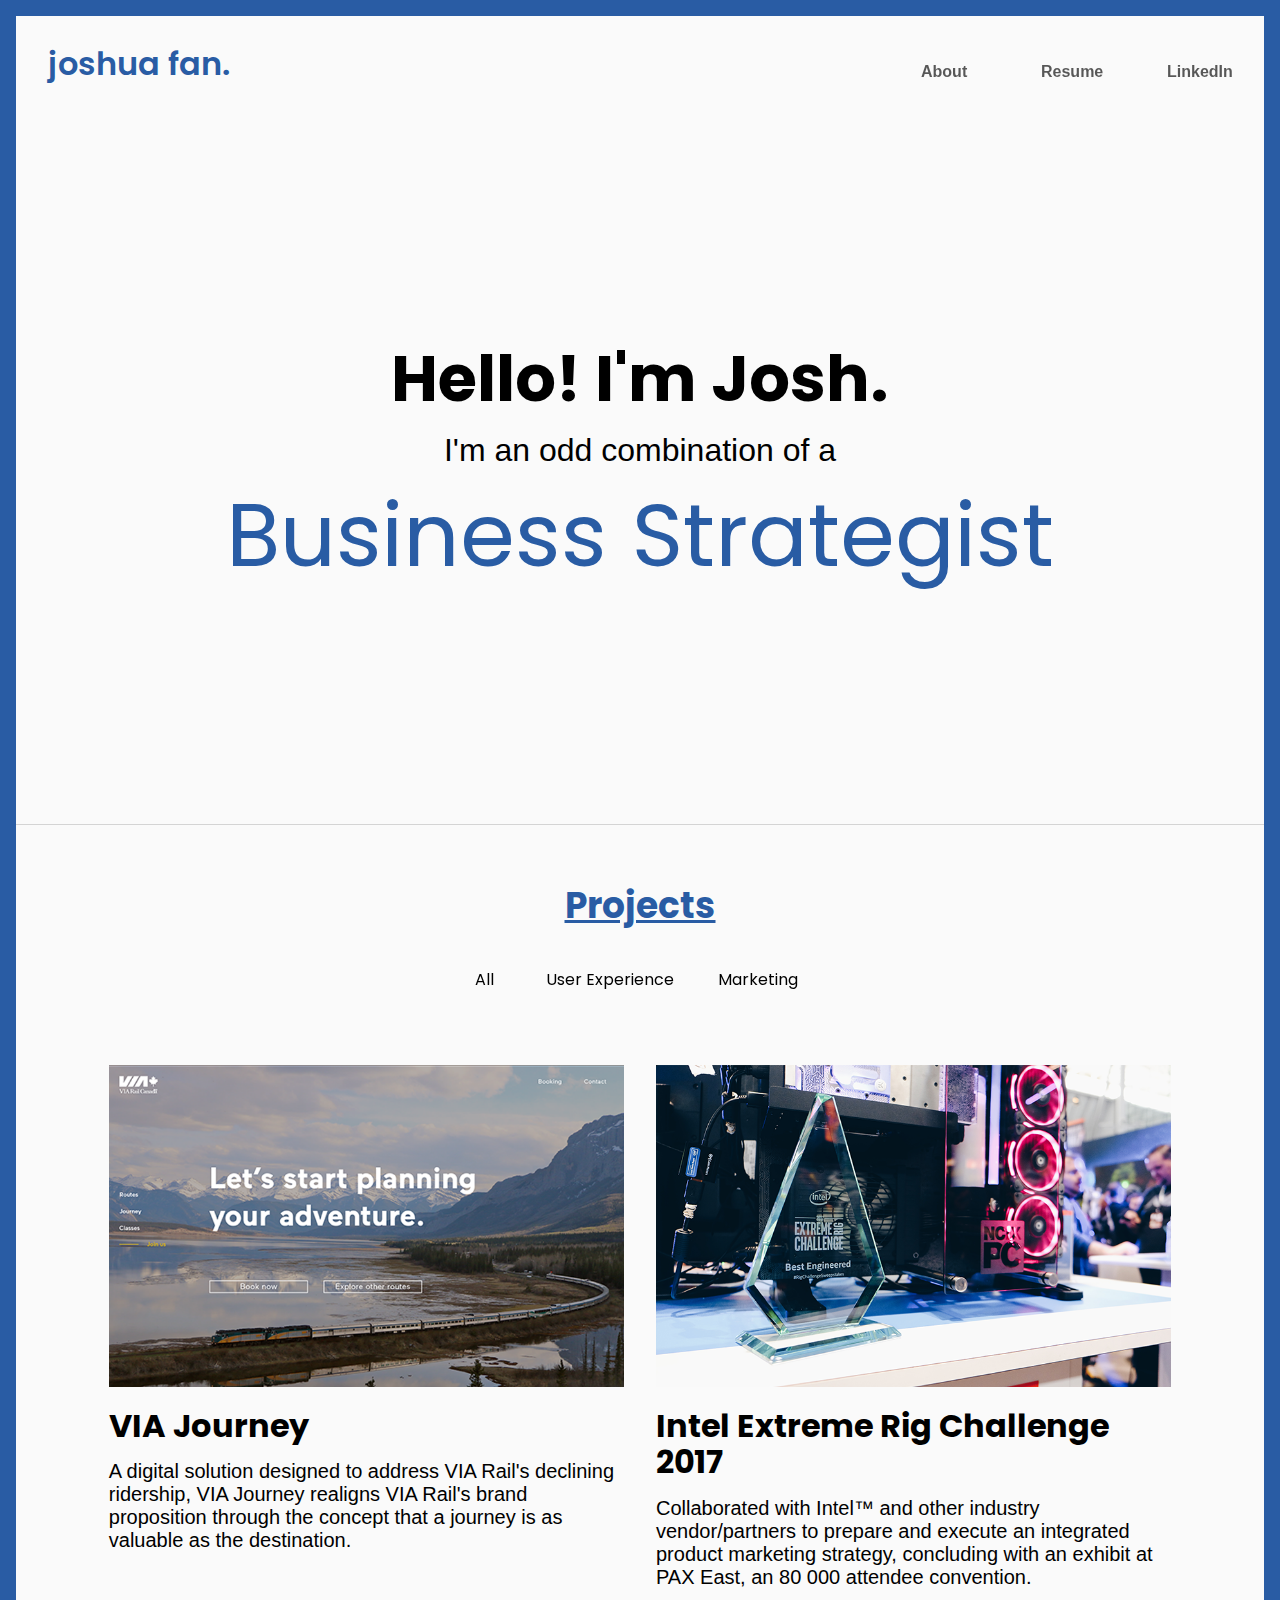
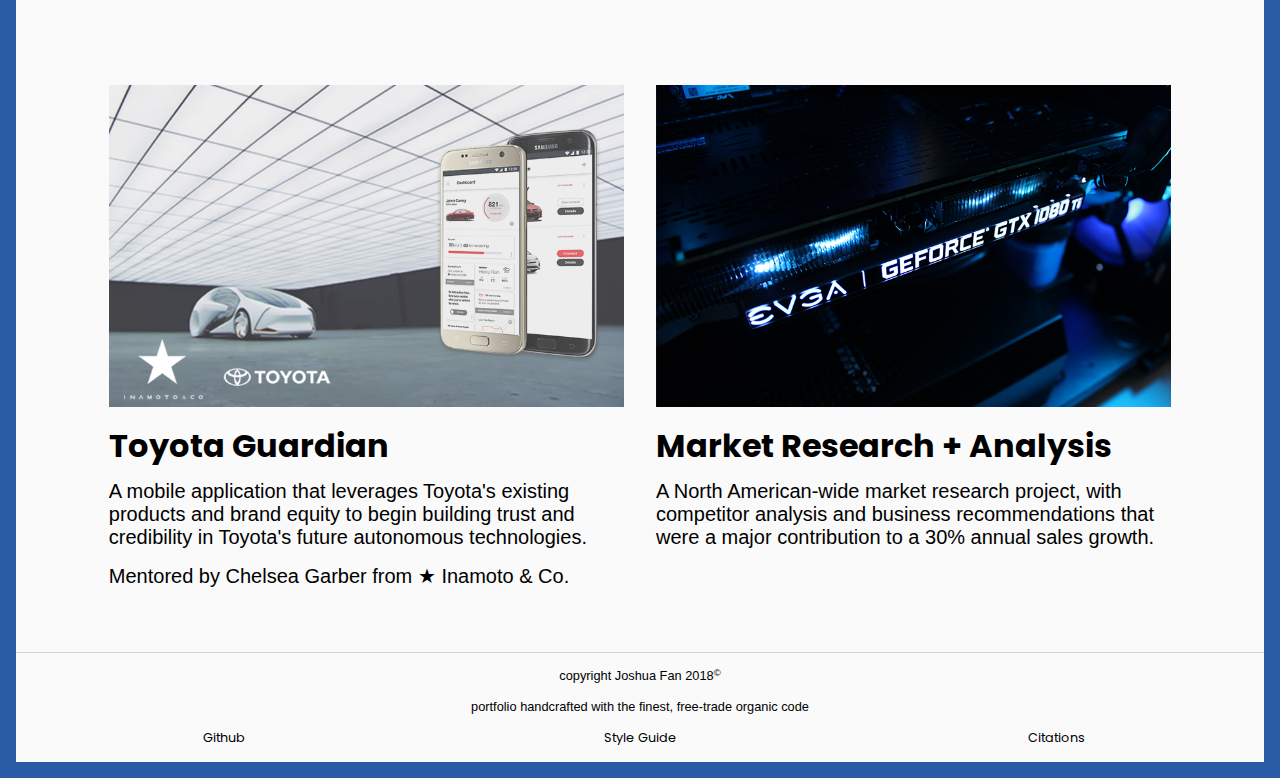
==== commit 137f2f3c: "added styleguide" ====
--- a/pub_html/index.html
+++ b/pub_html/index.html
@@ -57,6 +57,7 @@
     <section class="footer">
       <p>copyright Joshua Fan 2018<sup>©</sup></p>
       <p>portfolio handcrafted with the finest, free-trade organic code</p>
+      <div class="footer-links"><a href="https://github.com/tcjoshuafan/P03---Portfolio">Github </a><a href="styleguide.html">Style Guide </a><a href="citations.html">Citations </a></div>
     </section>
     <script src="js/jquery-3.3.1.js"></script>
     <script src="js/mixitup.min.js"></script>
--- a/pub_html/css/main.css
+++ b/pub_html/css/main.css
@@ -6,7 +6,7 @@
 body {
   font-family: Poppins, Roboto, sans-serif;
   background-color: #fafafa;
-  border: 1rem solid #c1dbff; }
+  border: 1rem solid #295ca4; }
 
 h1 {
   font-size: 4.5rem; }
@@ -18,7 +18,7 @@
   font-size: 2.25rem; }
 
 h4 {
-  font-size: 2; }
+  font-size: 2rem; }
 
 p {
   font-family: Roboto, sans-serif;
@@ -136,7 +136,7 @@
   -webkit-box-pack: center;
   -ms-flex-pack: center;
   justify-content: center;
-  height: 100vh;
+  height: 80vh;
   border-bottom: 1px solid rgba(0, 0, 0, 0.15); }
 
 #via_hero {
@@ -182,59 +182,59 @@
 
 @-webkit-keyframes noise-anim {
   0% {
-    clip: rect(53px, 9999px, 79px, 0); }
+    clip: rect(61px, 9999px, 97px, 0); }
   8.33333% {
-    clip: rect(57px, 9999px, 51px, 0); }
+    clip: rect(97px, 9999px, 100px, 0); }
   16.66667% {
-    clip: rect(33px, 9999px, 43px, 0); }
+    clip: rect(62px, 9999px, 31px, 0); }
   25% {
-    clip: rect(2px, 9999px, 47px, 0); }
+    clip: rect(19px, 9999px, 9px, 0); }
   33.33333% {
-    clip: rect(84px, 9999px, 64px, 0); }
+    clip: rect(50px, 9999px, 65px, 0); }
   41.66667% {
-    clip: rect(5px, 9999px, 90px, 0); }
+    clip: rect(44px, 9999px, 78px, 0); }
   50% {
-    clip: rect(57px, 9999px, 93px, 0); }
+    clip: rect(5px, 9999px, 55px, 0); }
   58.33333% {
-    clip: rect(3px, 9999px, 79px, 0); }
+    clip: rect(1px, 9999px, 39px, 0); }
   66.66667% {
-    clip: rect(71px, 9999px, 28px, 0); }
+    clip: rect(43px, 9999px, 19px, 0); }
   75% {
-    clip: rect(70px, 9999px, 40px, 0); }
+    clip: rect(22px, 9999px, 4px, 0); }
   83.33333% {
-    clip: rect(49px, 9999px, 16px, 0); }
+    clip: rect(1px, 9999px, 29px, 0); }
   91.66667% {
-    clip: rect(94px, 9999px, 92px, 0); }
+    clip: rect(95px, 9999px, 14px, 0); }
   100% {
-    clip: rect(55px, 9999px, 30px, 0); } }
+    clip: rect(48px, 9999px, 56px, 0); } }
 
 @keyframes noise-anim {
   0% {
-    clip: rect(53px, 9999px, 79px, 0); }
+    clip: rect(61px, 9999px, 97px, 0); }
   8.33333% {
-    clip: rect(57px, 9999px, 51px, 0); }
+    clip: rect(97px, 9999px, 100px, 0); }
   16.66667% {
-    clip: rect(33px, 9999px, 43px, 0); }
+    clip: rect(62px, 9999px, 31px, 0); }
   25% {
-    clip: rect(2px, 9999px, 47px, 0); }
+    clip: rect(19px, 9999px, 9px, 0); }
   33.33333% {
-    clip: rect(84px, 9999px, 64px, 0); }
+    clip: rect(50px, 9999px, 65px, 0); }
   41.66667% {
-    clip: rect(5px, 9999px, 90px, 0); }
+    clip: rect(44px, 9999px, 78px, 0); }
   50% {
-    clip: rect(57px, 9999px, 93px, 0); }
+    clip: rect(5px, 9999px, 55px, 0); }
   58.33333% {
-    clip: rect(3px, 9999px, 79px, 0); }
+    clip: rect(1px, 9999px, 39px, 0); }
   66.66667% {
-    clip: rect(71px, 9999px, 28px, 0); }
+    clip: rect(43px, 9999px, 19px, 0); }
   75% {
-    clip: rect(70px, 9999px, 40px, 0); }
+    clip: rect(22px, 9999px, 4px, 0); }
   83.33333% {
-    clip: rect(49px, 9999px, 16px, 0); }
+    clip: rect(1px, 9999px, 29px, 0); }
   91.66667% {
-    clip: rect(94px, 9999px, 92px, 0); }
+    clip: rect(95px, 9999px, 14px, 0); }
   100% {
-    clip: rect(55px, 9999px, 30px, 0); } }
+    clip: rect(48px, 9999px, 56px, 0); } }
 
 .glitch:after {
   content: attr(data-text);
@@ -250,59 +250,59 @@
 
 @-webkit-keyframes noise-anim-2 {
   0% {
-    clip: rect(34px, 9999px, 95px, 0); }
+    clip: rect(96px, 9999px, 40px, 0); }
   8.33333% {
-    clip: rect(27px, 9999px, 29px, 0); }
+    clip: rect(51px, 9999px, 63px, 0); }
   16.66667% {
-    clip: rect(64px, 9999px, 51px, 0); }
+    clip: rect(43px, 9999px, 98px, 0); }
   25% {
-    clip: rect(35px, 9999px, 70px, 0); }
+    clip: rect(24px, 9999px, 81px, 0); }
   33.33333% {
-    clip: rect(35px, 9999px, 51px, 0); }
+    clip: rect(24px, 9999px, 98px, 0); }
   41.66667% {
-    clip: rect(84px, 9999px, 35px, 0); }
+    clip: rect(24px, 9999px, 12px, 0); }
   50% {
-    clip: rect(21px, 9999px, 42px, 0); }
+    clip: rect(6px, 9999px, 44px, 0); }
   58.33333% {
-    clip: rect(23px, 9999px, 65px, 0); }
+    clip: rect(17px, 9999px, 18px, 0); }
   66.66667% {
-    clip: rect(30px, 9999px, 62px, 0); }
+    clip: rect(17px, 9999px, 29px, 0); }
   75% {
-    clip: rect(86px, 9999px, 50px, 0); }
+    clip: rect(91px, 9999px, 10px, 0); }
   83.33333% {
-    clip: rect(8px, 9999px, 75px, 0); }
+    clip: rect(82px, 9999px, 92px, 0); }
   91.66667% {
-    clip: rect(9px, 9999px, 84px, 0); }
+    clip: rect(31px, 9999px, 97px, 0); }
   100% {
-    clip: rect(7px, 9999px, 8px, 0); } }
+    clip: rect(38px, 9999px, 77px, 0); } }
 
 @keyframes noise-anim-2 {
   0% {
-    clip: rect(34px, 9999px, 95px, 0); }
+    clip: rect(96px, 9999px, 40px, 0); }
   8.33333% {
-    clip: rect(27px, 9999px, 29px, 0); }
+    clip: rect(51px, 9999px, 63px, 0); }
   16.66667% {
-    clip: rect(64px, 9999px, 51px, 0); }
+    clip: rect(43px, 9999px, 98px, 0); }
   25% {
-    clip: rect(35px, 9999px, 70px, 0); }
+    clip: rect(24px, 9999px, 81px, 0); }
   33.33333% {
-    clip: rect(35px, 9999px, 51px, 0); }
+    clip: rect(24px, 9999px, 98px, 0); }
   41.66667% {
-    clip: rect(84px, 9999px, 35px, 0); }
+    clip: rect(24px, 9999px, 12px, 0); }
   50% {
-    clip: rect(21px, 9999px, 42px, 0); }
+    clip: rect(6px, 9999px, 44px, 0); }
   58.33333% {
-    clip: rect(23px, 9999px, 65px, 0); }
+    clip: rect(17px, 9999px, 18px, 0); }
   66.66667% {
-    clip: rect(30px, 9999px, 62px, 0); }
+    clip: rect(17px, 9999px, 29px, 0); }
   75% {
-    clip: rect(86px, 9999px, 50px, 0); }
+    clip: rect(91px, 9999px, 10px, 0); }
   83.33333% {
-    clip: rect(8px, 9999px, 75px, 0); }
+    clip: rect(82px, 9999px, 92px, 0); }
   91.66667% {
-    clip: rect(9px, 9999px, 84px, 0); }
+    clip: rect(31px, 9999px, 97px, 0); }
   100% {
-    clip: rect(7px, 9999px, 8px, 0); } }
+    clip: rect(38px, 9999px, 77px, 0); } }
 
 .glitch:before {
   content: attr(data-text);
@@ -568,7 +568,10 @@
   text-decoration: underline;
   margin-top: 10rem; }
 
-#stickynav {
+.projects-filter .section-heading {
+  margin-top: 1%; }
+
+.stickynav {
   margin-top: 3rem;
   width: 100%;
   height: 5rem;
@@ -584,7 +587,7 @@
   height: inherit;
   margin-top: 1.15rem; }
 
-#stickynav ul {
+.stickynav ul {
   display: -webkit-box;
   display: -ms-flexbox;
   display: flex;
@@ -602,20 +605,38 @@
   -ms-flex-direction: row;
   flex-direction: row; }
 
-#stickynav li:first-of-type {
+.stickynav li:first-of-type {
   margin-left: 0; }
 
-#stickynav li {
+.stickynav li {
   list-style: none;
   margin-left: 3rem; }
 
-#stickynav a {
+.stickynav a {
   text-decoration: none;
-  color: white; }
+  color: white;
+  background-color: none; }
+
+.stickynav a:active, .stickynav a:hover, .stickynav a:focus {
+  font-weight: 600;
+  background-color: white;
+  color: #295ca4;
+  padding: 0.5rem; }
+
+.activeNav a {
+  font-weight: 600;
+  background-color: white;
+  color: #295ca4;
+  padding: 0.5rem; }
 
 .sticky {
   position: fixed;
-  top: 0; }
+  width: 100%;
+  top: 0;
+  left: 0;
+  z-index: 100;
+  border-top: 0;
+  margin-top: 0; }
 
 .flex-content {
   display: -webkit-box;
@@ -797,6 +818,76 @@
   font-size: 0.8rem;
   margin-top: 1rem; }
 
+.footer-links {
+  display: -webkit-box;
+  display: -ms-flexbox;
+  display: flex;
+  -webkit-box-pack: justify;
+  -ms-flex-pack: justify;
+  justify-content: space-between;
+  margin-top: 1rem; }
+
+.footer-links a {
+  font-size: 0.8rem;
+  color: black;
+  text-decoration: none;
+  width: 100%; }
+
+.footer-links a:active, .footer-links a:hover {
+  color: black;
+  text-decoration: underline; }
+
+.styleguide {
+  display: block; }
+
+.styleguide p {
+  margin-right: 5rem;
+  margin-left: 5rem; }
+
+.styleguide code {
+  display: block;
+  margin-top: 2rem;
+  margin-bottom: 2rem;
+  background-color: beige;
+  padding: 1rem 0.5rem; }
+
+.styleguide a {
+  display: block;
+  margin-top: 2rem;
+  margin-bottom: 2rem; }
+
+#style-nav-bar {
+  display: block;
+  width: 8%;
+  text-align: left; }
+
+#style-nav-bar a:hover, #style-nav-bar a:active, #style-nav-bar a:focus {
+  text-decoration: none; }
+
+#style-nav-bar li:hover {
+  text-decoration: none; }
+
+.bottom-fix {
+  margin-bottom: 2rem; }
+
+.left-fix h2 {
+  text-align: left;
+  margin-top: 2rem; }
+
+.left-fix h3 {
+  text-align: left;
+  margin-top: 2rem; }
+
+.list-fix ul {
+  padding-left: 2rem;
+  margin-top: 2rem; }
+
+.list-fix ol {
+  margin-left: 0;
+  margin-right: 0;
+  padding-left: 2rem;
+  margin-top: 2rem; }
+
 @media (max-width: 2100px) {
   .projects {
     padding-left: 6%;
@@ -828,9 +919,9 @@
     margin-top: 3rem; } }
 
 @media (max-width: 1200px) {
-  #stickynav {
+  .stickynav {
     height: 10rem; }
-  #stickynav ul {
+  .stickynav ul {
     margin-top: 2rem;
     -webkit-box-align: start;
     -ms-flex-align: start;
@@ -903,7 +994,7 @@
   .content-wrapper p, ol {
     margin-left: 0;
     margin-right: 0; }
-  #stickynav li {
+  .stickynav li {
     margin-left: 1rem; } }
 
 @media (max-width: 600px) {
@@ -915,10 +1006,12 @@
     -ms-flex-wrap: wrap;
     flex-wrap: wrap; }
   .content-wrapper p {
-    margin-left: 1rem;
-    margin-right: 1rem; }
+    margin-left: 0;
+    margin-right: 0; }
   .intro.flex-content {
     margin-top: 2rem; }
+  .problem .right p {
+    margin-left: 0; }
   .intro p {
     margin-left: 0;
     margin-right: 0; }
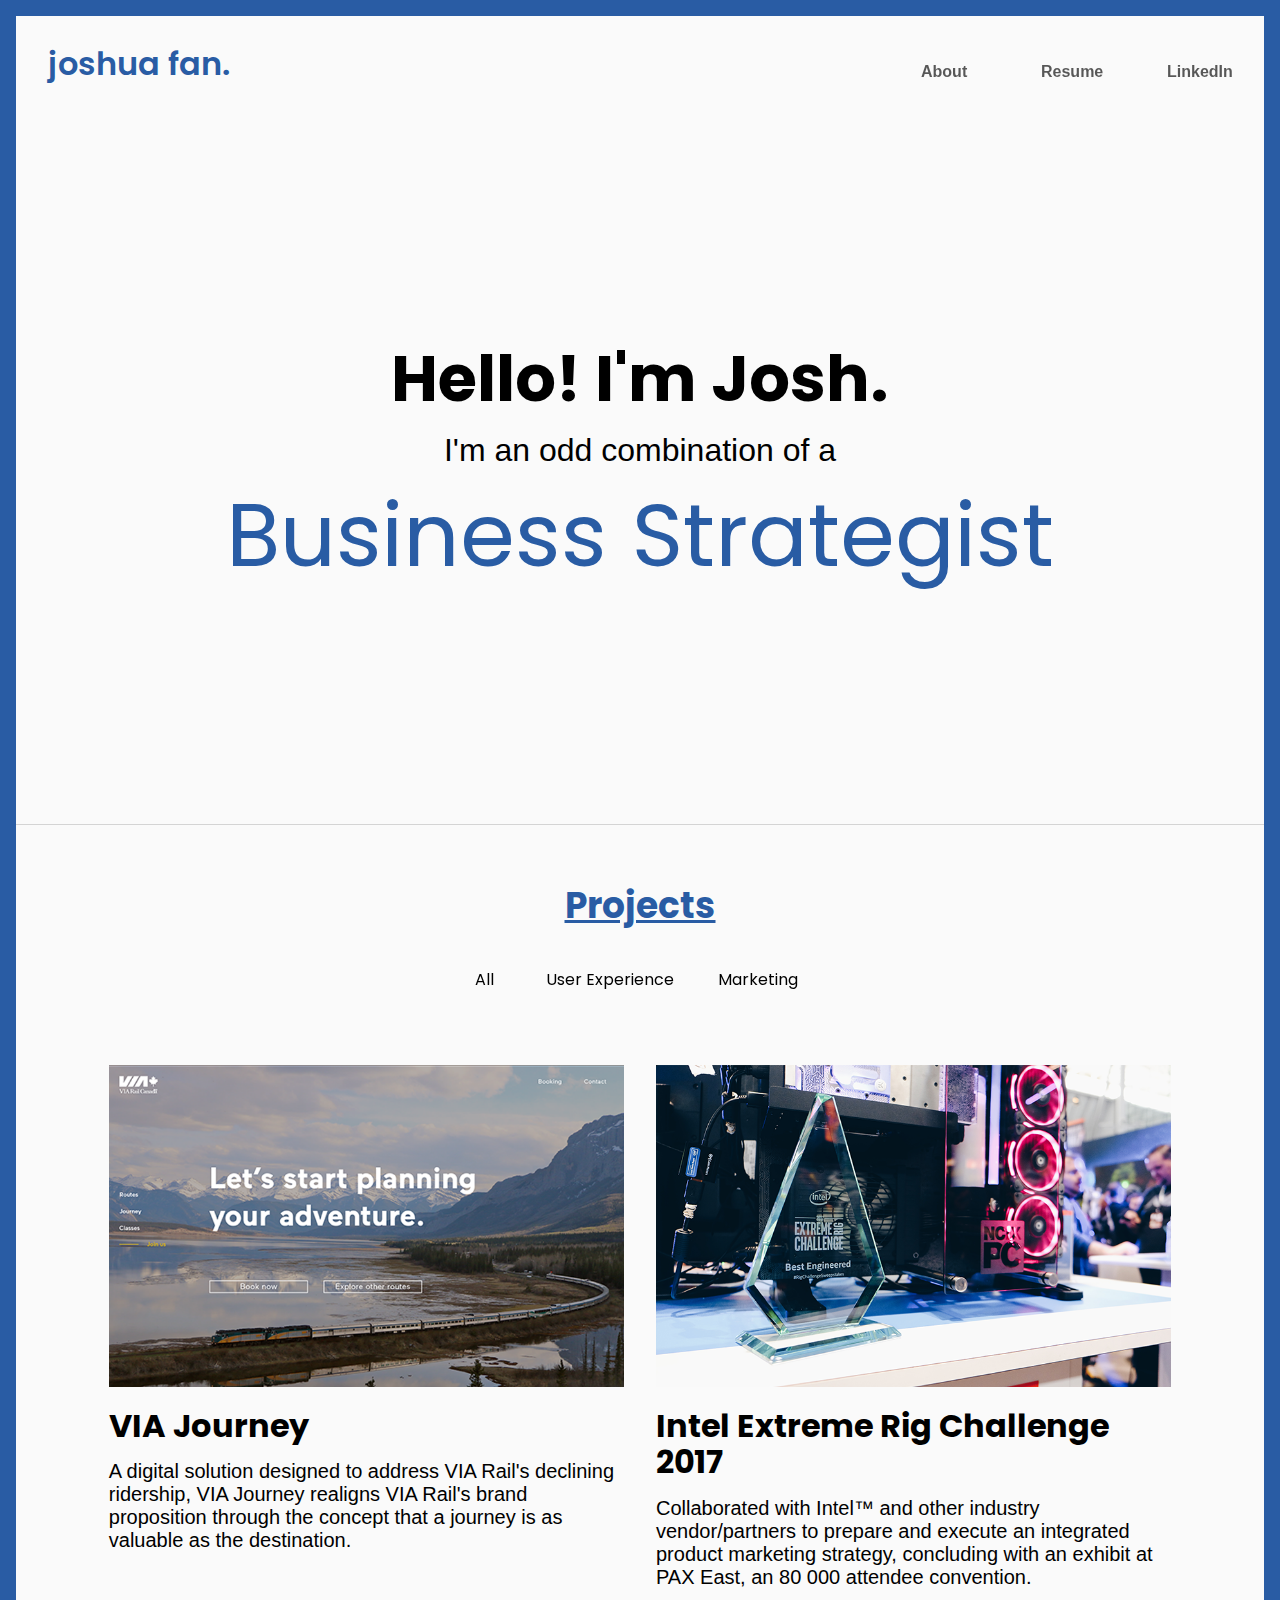
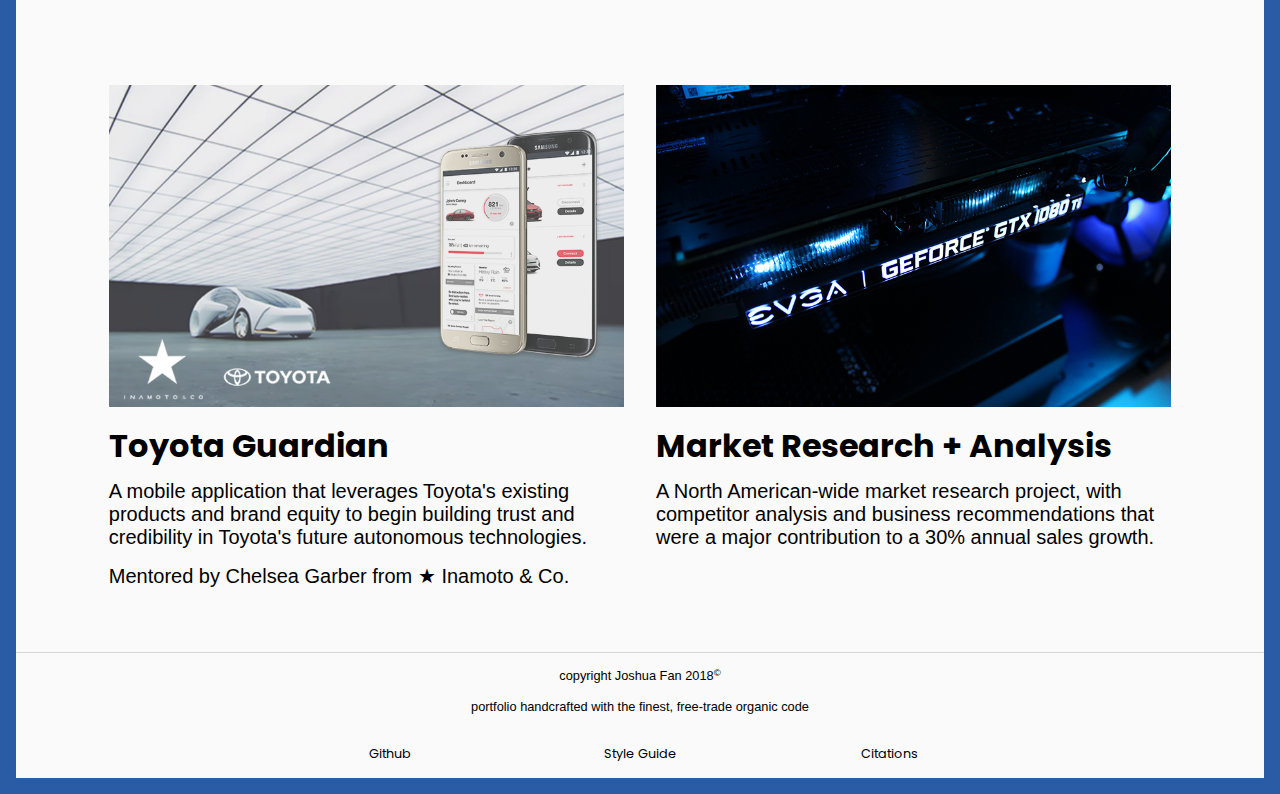
==== commit d49a515b: "added first batch of alt tags" ====
--- a/pub_html/index.html
+++ b/pub_html/index.html
@@ -36,20 +36,20 @@
       </div>
     </section>
     <section class="projects">
-      <div class="mix cat-ux projects-container"><a class="hvr-bob" href="via.html"><img src="images/gallery/via.png" alt=""></a>
+      <div class="mix cat-ux projects-container"><a class="hvr-bob" href="via.html"><img src="images/gallery/via.png" alt="train in nature"></a>
         <h3>VIA Journey</h3>
         <p>A digital solution designed to address VIA Rail's declining ridership, VIA Journey realigns VIA Rail's brand proposition through the concept that a journey is as valuable as the destination. </p>
       </div>
-      <div class="mix cat-mark projects-container"><a class="hvr-bob" href="toyota.html"><img src="images/gallery/intel-extreme-rig.png" alt=""></a>
+      <div class="mix cat-mark projects-container"><a class="hvr-bob" href="intel.html"><img src="images/gallery/intel-extreme-rig.png" alt="computers on desk"></a>
         <h3>Intel Extreme Rig Challenge 2017</h3>
         <p>Collaborated with Intel™ and other industry vendor/partners to prepare and execute an integrated product marketing strategy, concluding with an exhibit at PAX East, an 80 000 attendee convention. </p>
       </div>
-      <div class="mix cat-ux projects-container"><a class="hvr-bob" href="toyota.html"><img src="images/gallery/toyota-guardian.png" alt=""></a>
+      <div class="mix cat-ux projects-container"><a class="hvr-bob" href="toyota.html"><img src="images/gallery/toyota-guardian.png" alt="autonomous vehicles"></a>
         <h3>Toyota Guardian</h3>
         <p>A mobile application that leverages Toyota's existing products and brand equity to begin building trust and credibility in Toyota's future autonomous technologies.</p>
         <p>Mentored by Chelsea Garber from ★ Inamoto &amp; Co.</p>
       </div>
-      <div class="mix cat-mark projects-container"><a class="hvr-bob" href="via.html"><img src="images/gallery/market-research.png" alt=""></a>
+      <div class="mix cat-mark projects-container"><a class="hvr-bob" href="intel.html"><img src="images/gallery/market-research.png" alt="computer graphics card"></a>
         <h3>Market Research + Analysis</h3>
         <p>A North American-wide market research project, with competitor analysis and business recommendations that were a major contribution to a 30% annual sales growth.</p>
       </div>
--- a/pub_html/css/main.css
+++ b/pub_html/css/main.css
@@ -182,59 +182,59 @@
 
 @-webkit-keyframes noise-anim {
   0% {
-    clip: rect(61px, 9999px, 97px, 0); }
+    clip: rect(15px, 9999px, 74px, 0); }
   8.33333% {
-    clip: rect(97px, 9999px, 100px, 0); }
+    clip: rect(54px, 9999px, 84px, 0); }
   16.66667% {
-    clip: rect(62px, 9999px, 31px, 0); }
+    clip: rect(30px, 9999px, 47px, 0); }
   25% {
-    clip: rect(19px, 9999px, 9px, 0); }
+    clip: rect(90px, 9999px, 30px, 0); }
   33.33333% {
-    clip: rect(50px, 9999px, 65px, 0); }
+    clip: rect(66px, 9999px, 59px, 0); }
   41.66667% {
-    clip: rect(44px, 9999px, 78px, 0); }
+    clip: rect(61px, 9999px, 28px, 0); }
   50% {
-    clip: rect(5px, 9999px, 55px, 0); }
+    clip: rect(46px, 9999px, 64px, 0); }
   58.33333% {
-    clip: rect(1px, 9999px, 39px, 0); }
+    clip: rect(48px, 9999px, 77px, 0); }
   66.66667% {
-    clip: rect(43px, 9999px, 19px, 0); }
+    clip: rect(99px, 9999px, 43px, 0); }
   75% {
-    clip: rect(22px, 9999px, 4px, 0); }
+    clip: rect(90px, 9999px, 53px, 0); }
   83.33333% {
-    clip: rect(1px, 9999px, 29px, 0); }
+    clip: rect(42px, 9999px, 44px, 0); }
   91.66667% {
-    clip: rect(95px, 9999px, 14px, 0); }
+    clip: rect(18px, 9999px, 72px, 0); }
   100% {
-    clip: rect(48px, 9999px, 56px, 0); } }
+    clip: rect(25px, 9999px, 33px, 0); } }
 
 @keyframes noise-anim {
   0% {
-    clip: rect(61px, 9999px, 97px, 0); }
+    clip: rect(15px, 9999px, 74px, 0); }
   8.33333% {
-    clip: rect(97px, 9999px, 100px, 0); }
+    clip: rect(54px, 9999px, 84px, 0); }
   16.66667% {
-    clip: rect(62px, 9999px, 31px, 0); }
+    clip: rect(30px, 9999px, 47px, 0); }
   25% {
-    clip: rect(19px, 9999px, 9px, 0); }
+    clip: rect(90px, 9999px, 30px, 0); }
   33.33333% {
-    clip: rect(50px, 9999px, 65px, 0); }
+    clip: rect(66px, 9999px, 59px, 0); }
   41.66667% {
-    clip: rect(44px, 9999px, 78px, 0); }
+    clip: rect(61px, 9999px, 28px, 0); }
   50% {
-    clip: rect(5px, 9999px, 55px, 0); }
+    clip: rect(46px, 9999px, 64px, 0); }
   58.33333% {
-    clip: rect(1px, 9999px, 39px, 0); }
+    clip: rect(48px, 9999px, 77px, 0); }
   66.66667% {
-    clip: rect(43px, 9999px, 19px, 0); }
+    clip: rect(99px, 9999px, 43px, 0); }
   75% {
-    clip: rect(22px, 9999px, 4px, 0); }
+    clip: rect(90px, 9999px, 53px, 0); }
   83.33333% {
-    clip: rect(1px, 9999px, 29px, 0); }
+    clip: rect(42px, 9999px, 44px, 0); }
   91.66667% {
-    clip: rect(95px, 9999px, 14px, 0); }
+    clip: rect(18px, 9999px, 72px, 0); }
   100% {
-    clip: rect(48px, 9999px, 56px, 0); } }
+    clip: rect(25px, 9999px, 33px, 0); } }
 
 .glitch:after {
   content: attr(data-text);
@@ -250,59 +250,59 @@
 
 @-webkit-keyframes noise-anim-2 {
   0% {
-    clip: rect(96px, 9999px, 40px, 0); }
+    clip: rect(77px, 9999px, 39px, 0); }
   8.33333% {
-    clip: rect(51px, 9999px, 63px, 0); }
+    clip: rect(49px, 9999px, 44px, 0); }
   16.66667% {
-    clip: rect(43px, 9999px, 98px, 0); }
+    clip: rect(40px, 9999px, 29px, 0); }
   25% {
-    clip: rect(24px, 9999px, 81px, 0); }
+    clip: rect(49px, 9999px, 1px, 0); }
   33.33333% {
-    clip: rect(24px, 9999px, 98px, 0); }
+    clip: rect(28px, 9999px, 30px, 0); }
   41.66667% {
-    clip: rect(24px, 9999px, 12px, 0); }
+    clip: rect(16px, 9999px, 71px, 0); }
   50% {
-    clip: rect(6px, 9999px, 44px, 0); }
+    clip: rect(61px, 9999px, 93px, 0); }
   58.33333% {
-    clip: rect(17px, 9999px, 18px, 0); }
+    clip: rect(86px, 9999px, 34px, 0); }
   66.66667% {
-    clip: rect(17px, 9999px, 29px, 0); }
+    clip: rect(2px, 9999px, 78px, 0); }
   75% {
-    clip: rect(91px, 9999px, 10px, 0); }
+    clip: rect(6px, 9999px, 13px, 0); }
   83.33333% {
-    clip: rect(82px, 9999px, 92px, 0); }
+    clip: rect(81px, 9999px, 45px, 0); }
   91.66667% {
-    clip: rect(31px, 9999px, 97px, 0); }
+    clip: rect(5px, 9999px, 62px, 0); }
   100% {
-    clip: rect(38px, 9999px, 77px, 0); } }
+    clip: rect(70px, 9999px, 63px, 0); } }
 
 @keyframes noise-anim-2 {
   0% {
-    clip: rect(96px, 9999px, 40px, 0); }
+    clip: rect(77px, 9999px, 39px, 0); }
   8.33333% {
-    clip: rect(51px, 9999px, 63px, 0); }
+    clip: rect(49px, 9999px, 44px, 0); }
   16.66667% {
-    clip: rect(43px, 9999px, 98px, 0); }
+    clip: rect(40px, 9999px, 29px, 0); }
   25% {
-    clip: rect(24px, 9999px, 81px, 0); }
+    clip: rect(49px, 9999px, 1px, 0); }
   33.33333% {
-    clip: rect(24px, 9999px, 98px, 0); }
+    clip: rect(28px, 9999px, 30px, 0); }
   41.66667% {
-    clip: rect(24px, 9999px, 12px, 0); }
+    clip: rect(16px, 9999px, 71px, 0); }
   50% {
-    clip: rect(6px, 9999px, 44px, 0); }
+    clip: rect(61px, 9999px, 93px, 0); }
   58.33333% {
-    clip: rect(17px, 9999px, 18px, 0); }
+    clip: rect(86px, 9999px, 34px, 0); }
   66.66667% {
-    clip: rect(17px, 9999px, 29px, 0); }
+    clip: rect(2px, 9999px, 78px, 0); }
   75% {
-    clip: rect(91px, 9999px, 10px, 0); }
+    clip: rect(6px, 9999px, 13px, 0); }
   83.33333% {
-    clip: rect(82px, 9999px, 92px, 0); }
+    clip: rect(81px, 9999px, 45px, 0); }
   91.66667% {
-    clip: rect(31px, 9999px, 97px, 0); }
+    clip: rect(5px, 9999px, 62px, 0); }
   100% {
-    clip: rect(38px, 9999px, 77px, 0); } }
+    clip: rect(70px, 9999px, 63px, 0); } }
 
 .glitch:before {
   content: attr(data-text);
@@ -648,11 +648,22 @@
   width: 100%;
   height: auto; }
 
+.toyota .left video {
+  width: 100%;
+  height: auto; }
+
+.toyota .prototype {
+  margin-top: 2rem; }
+
+.prototype .right {
+  -ms-flex-preferred-size: 95%;
+  flex-basis: 95%; }
+
 .brand.flex-content,
 .framework.flex-content,
 .journey.flex-content,
 .persona.flex-content,
-.problem.flex-content {
+.problem.flex-content, .thinking.flex-content, .metaphor.flex-content, .speculative.flex-content {
   display: -webkit-box;
   display: -ms-flexbox;
   display: flex;
@@ -695,6 +706,30 @@
   -ms-flex-preferred-size: 100%;
   flex-basis: 100%; }
 
+.speculative {
+  display: -webkit-box;
+  display: -ms-flexbox;
+  display: flex;
+  -ms-flex-wrap: wrap;
+  flex-wrap: wrap; }
+
+.speculative .left {
+  -ms-flex-preferred-size: 70%;
+  flex-basis: 70%; }
+
+.speculative .left p {
+  padding: 0 2rem;
+  margin: 0;
+  margin-top: 2rem; }
+
+.speculative .right {
+  -ms-flex-preferred-size: 30%;
+  flex-basis: 30%; }
+
+.speculative video {
+  height: auto;
+  width: 100%; }
+
 .problem .left,
 .problem .right {
   margin-top: 1rem;
@@ -736,6 +771,18 @@
 .brand .left img {
   margin-right: 2%; }
 
+.thinking .left,
+.thinking .right {
+  margin-top: 1rem;
+  -ms-flex-preferred-size: 50%;
+  flex-basis: 50%; }
+
+.thinking .right img {
+  margin-left: 2%; }
+
+.thinking .left img {
+  margin-left: 2%; }
+
 .persona .left,
 .persona .right {
   margin-top: 1rem;
@@ -770,6 +817,18 @@
   margin-left: 2%; }
 
 .framework .left img {
+  margin-left: 2%; }
+
+.metaphor .left,
+.metaphor .right {
+  margin-top: 1rem;
+  -ms-flex-preferred-size: 50%;
+  flex-basis: 50%; }
+
+.metaphor .right img {
+  margin-left: 2%; }
+
+.metaphor .left img {
   margin-left: 2%; }
 
 .toyota .left {
@@ -822,16 +881,22 @@
   display: -webkit-box;
   display: -ms-flexbox;
   display: flex;
-  -webkit-box-pack: justify;
-  -ms-flex-pack: justify;
-  justify-content: space-between;
-  margin-top: 1rem; }
+  -webkit-box-pack: center;
+  -ms-flex-pack: center;
+  justify-content: center;
+  margin-top: 2rem; }
 
 .footer-links a {
   font-size: 0.8rem;
   color: black;
   text-decoration: none;
   width: 100%; }
+
+.footer-links a:first-of-type {
+  margin-left: 20%; }
+
+.footer-links a:last-of-type {
+  margin-right: 20%; }
 
 .footer-links a:active, .footer-links a:hover {
   color: black;
@@ -887,6 +952,31 @@
   margin-right: 0;
   padding-left: 2rem;
   margin-top: 2rem; }
+
+#style-menu {
+  height: 100%;
+  width: 100%;
+  border: 1px solid #899da3; }
+
+.color-swatch {
+  display: inline-block;
+  height: 4rem;
+  width: 4rem;
+  border: 1px solid #899da3;
+  margin-top: 2rem;
+  margin-bottom: 5rem; }
+
+#white {
+  background-color: white; }
+
+#light-grey {
+  background-color: #fafafa; }
+
+#blue {
+  background-color: #295ca4; }
+
+#black {
+  background-color: black; }
 
 @media (max-width: 2100px) {
   .projects {
